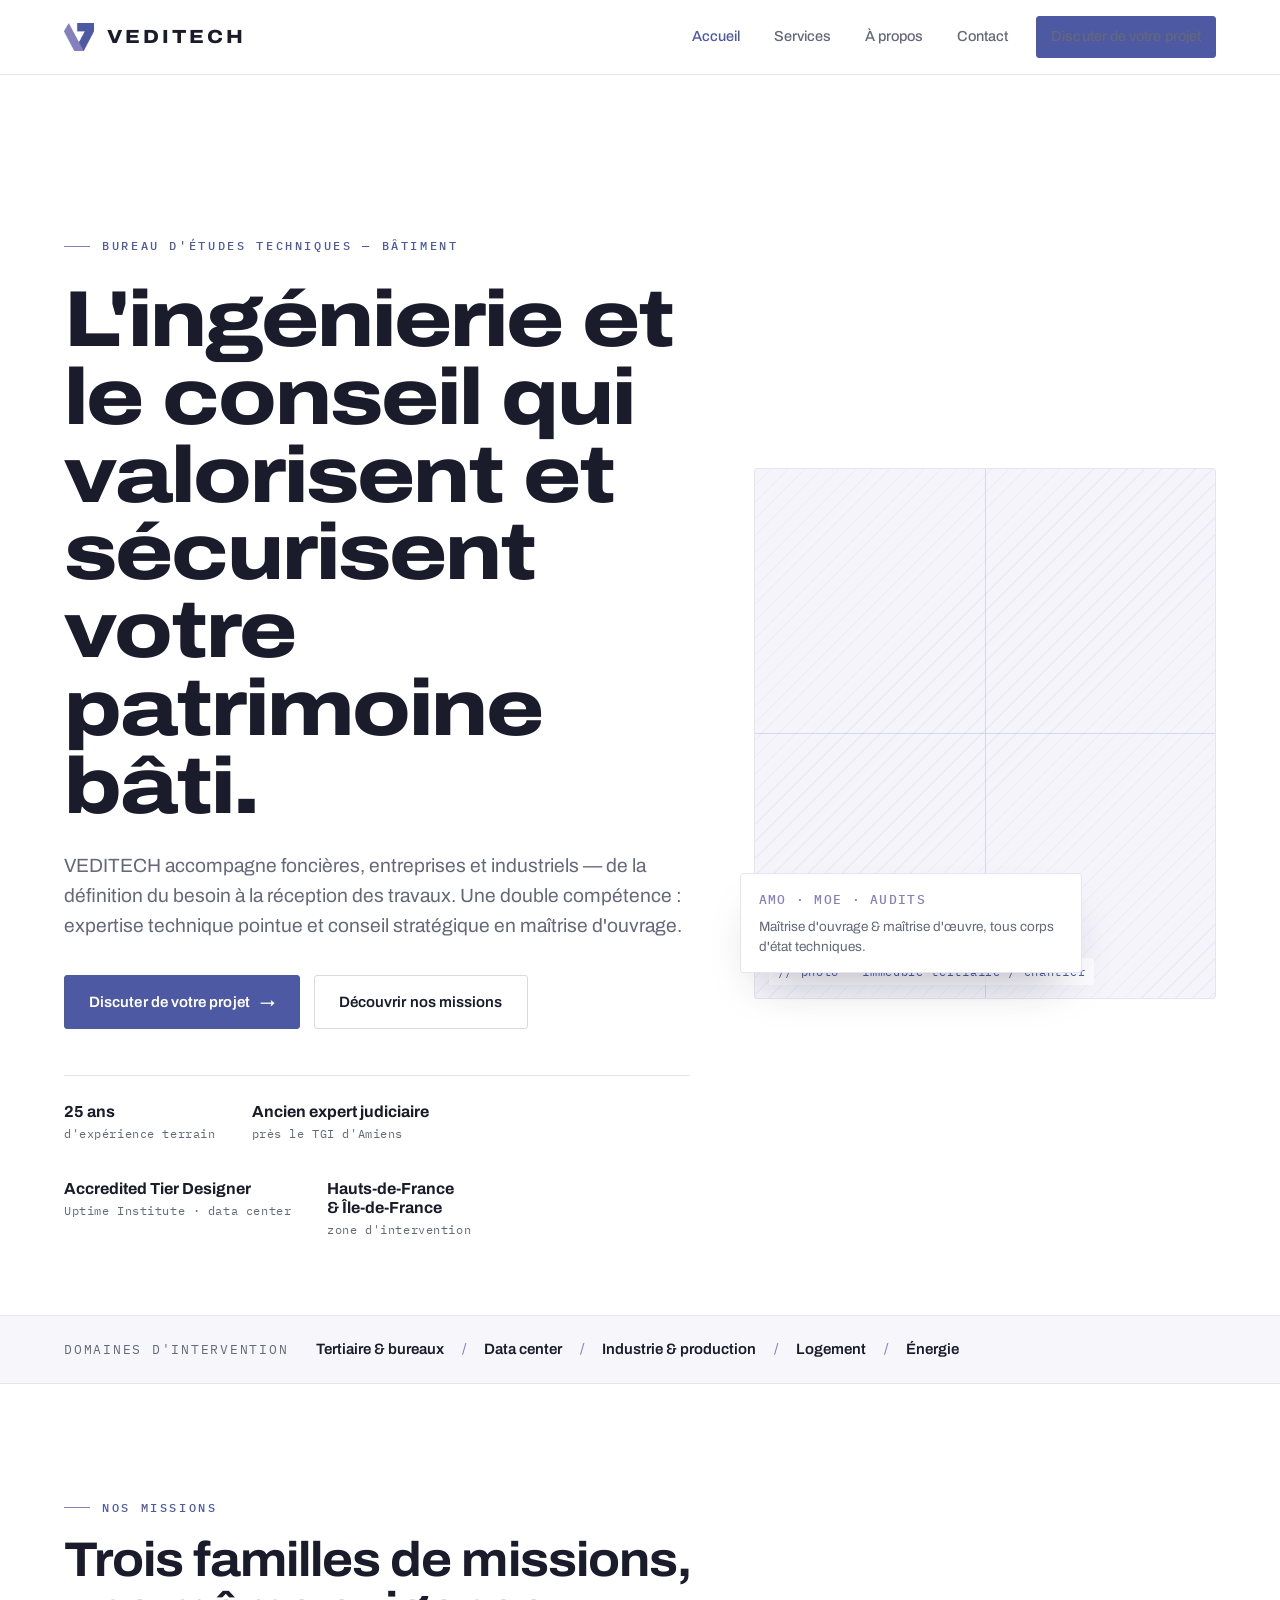
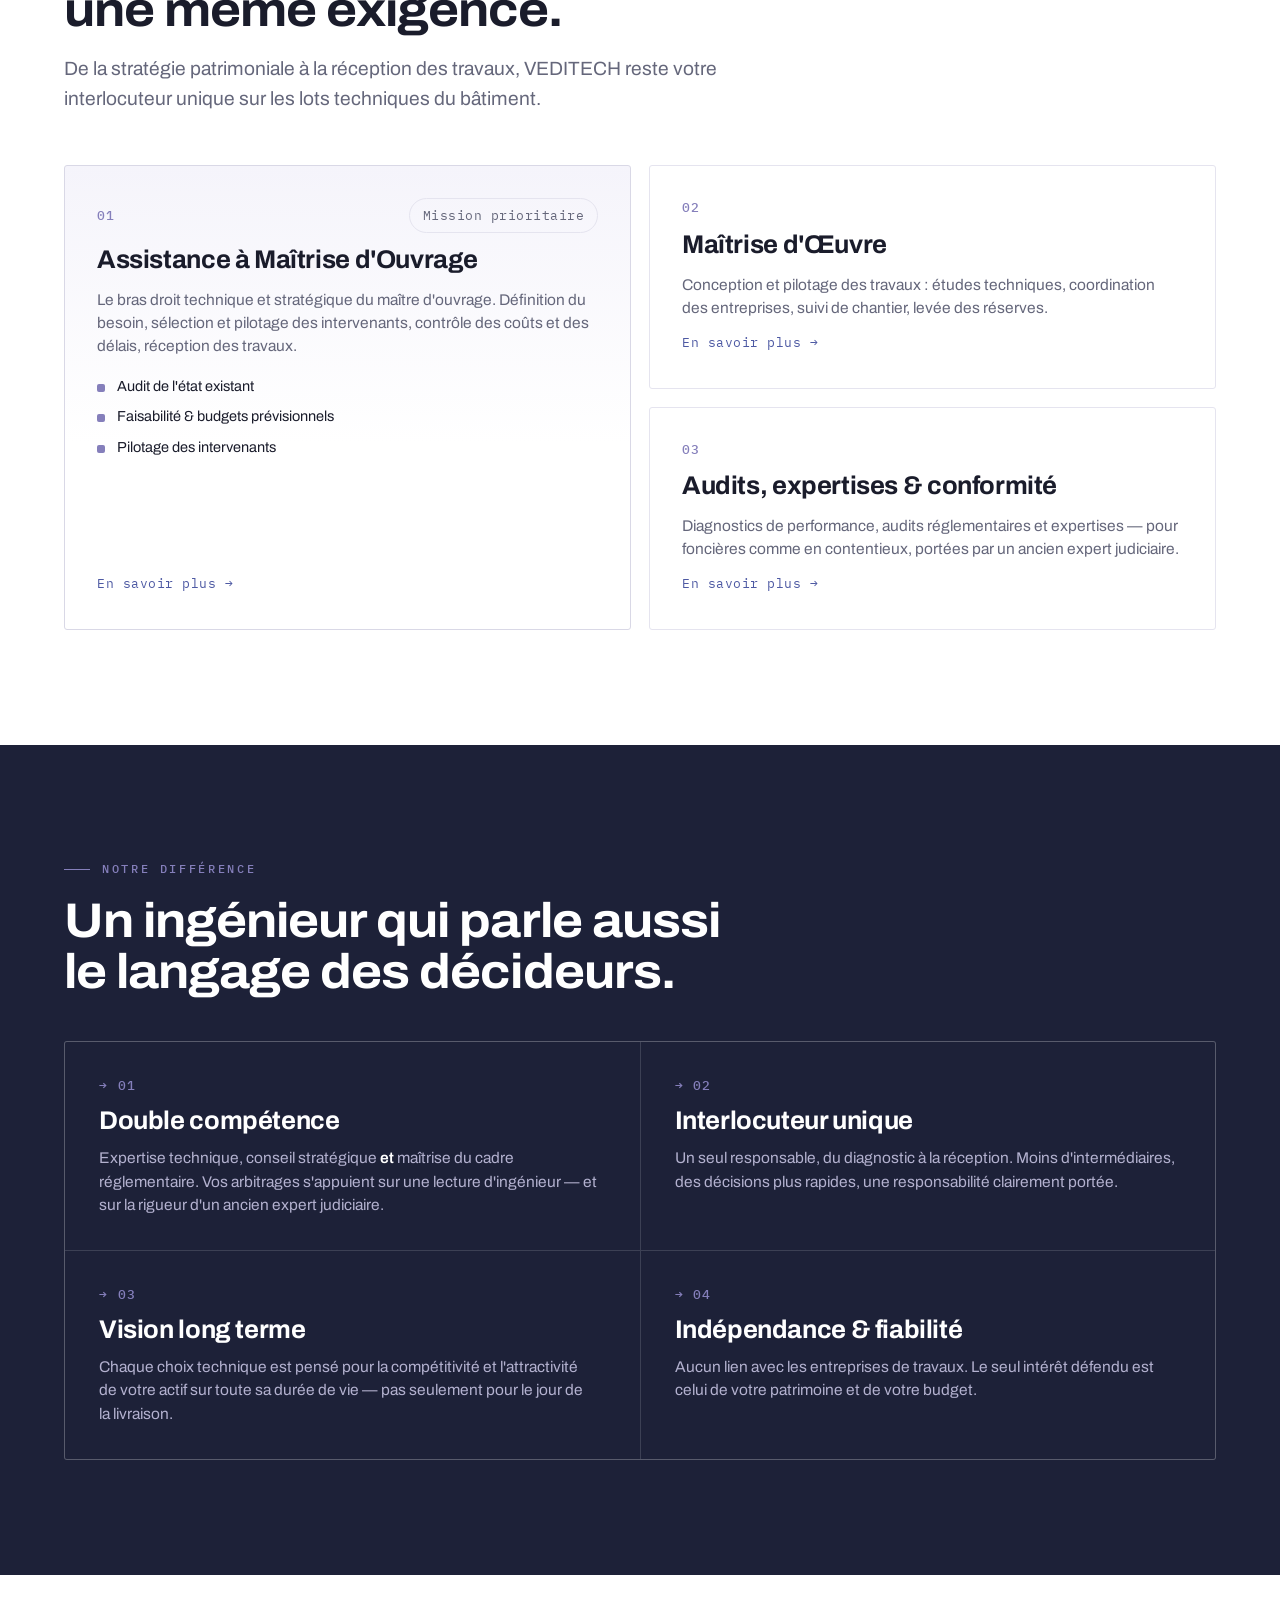
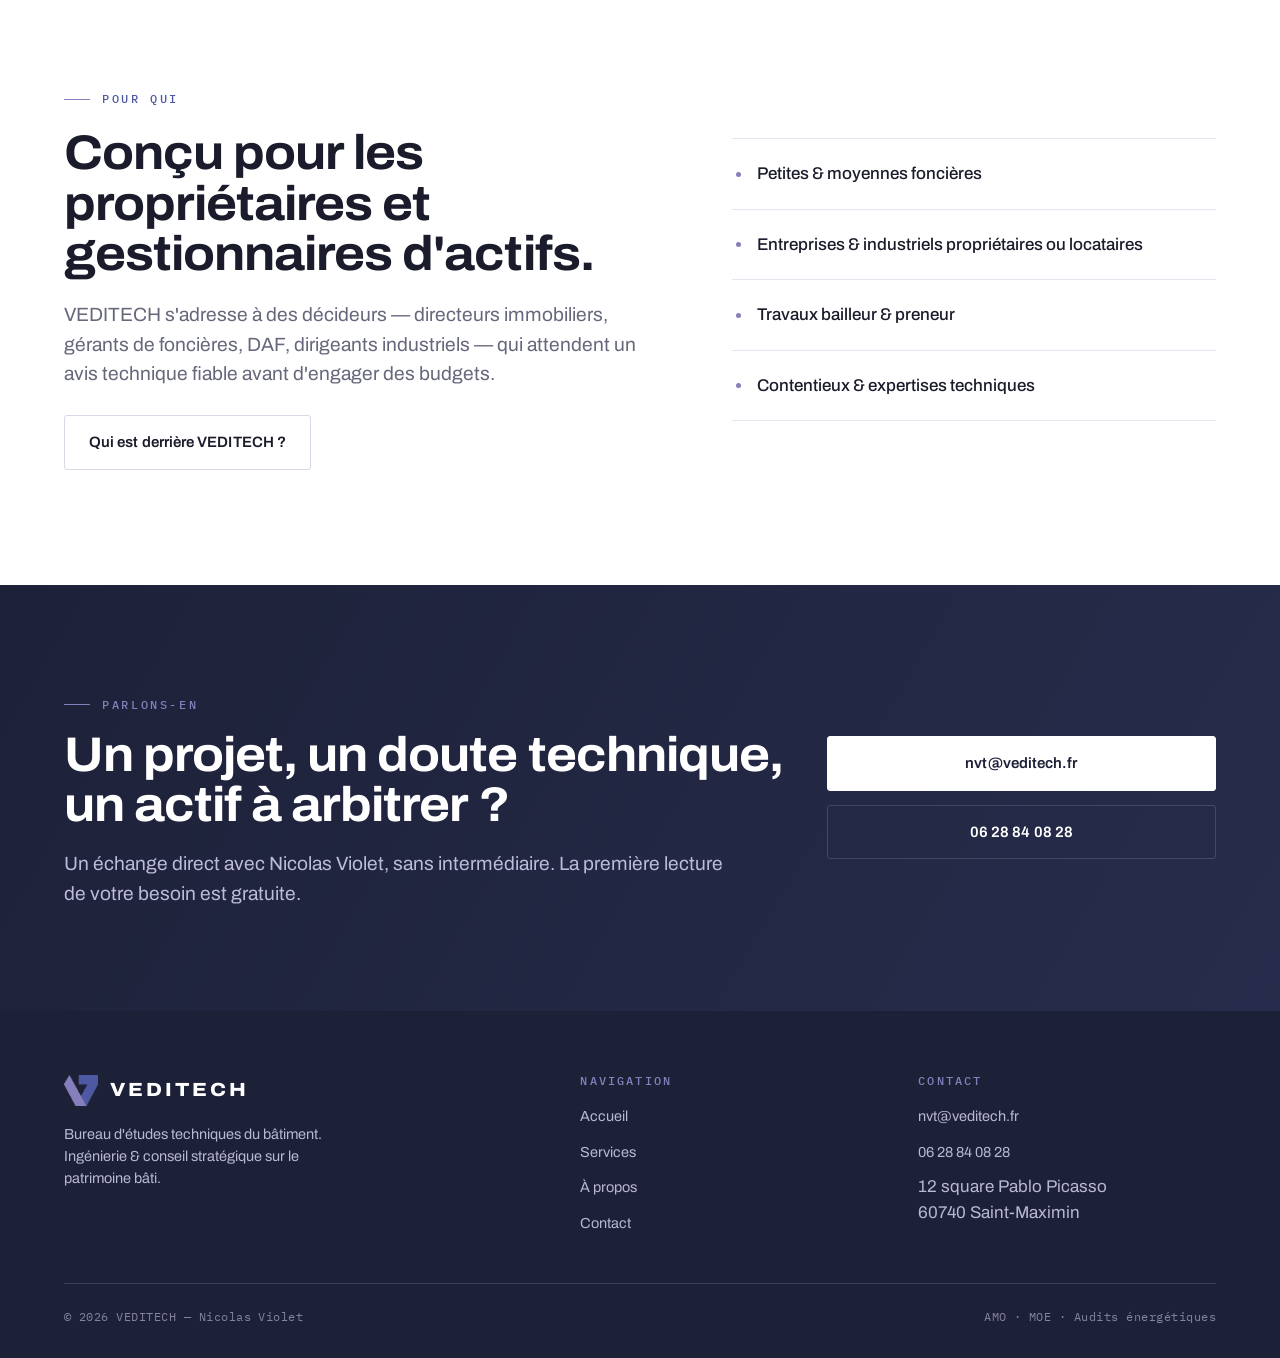
==== index.html @ 196e9ac2 "Initial — Site web VEDITECH" ====
<!DOCTYPE html>
<html lang="fr">
<head>
<meta charset="UTF-8">
<meta name="viewport" content="width=device-width, initial-scale=1">
<title>VEDITECH — Bureau d'études techniques | AMO, MOE, Audits énergétiques</title>
<meta name="description" content="VEDITECH, bureau d'études techniques du bâtiment à Saint-Maximin (Oise). Assistance à maîtrise d'ouvrage, maîtrise d'œuvre et audits énergétiques pour foncières, entreprises et industriels. Hauts-de-France & Île-de-France.">
<meta name="author" content="VEDITECH — Nicolas Violet">
<meta property="og:title" content="VEDITECH — Bureau d'études techniques du bâtiment">
<meta property="og:description" content="Ingénierie et conseil stratégique sur le patrimoine bâti. AMO, MOE, audits énergétiques.">
<meta property="og:type" content="website">
<link rel="preconnect" href="https://fonts.googleapis.com">
<link rel="preconnect" href="https://fonts.gstatic.com" crossorigin>
<link href="https://fonts.googleapis.com/css2?family=Archivo:wdth,wght@75..125,400..800&family=IBM+Plex+Mono:wght@400;500;600&display=swap" rel="stylesheet">
<link rel="stylesheet" href="assets/site.css">
</head>
<body>

<!-- ============ NAV ============ -->
<header class="nav">
  <div class="wrap nav__in">
    <a class="brand" href="index.html" aria-label="VEDITECH accueil">
      <img class="brand__mark" src="assets/veditech-mark.png" alt="VEDITECH">
      <span class="brand__name">VEDITECH</span>
    </a>
    <nav class="nav__links" id="navlinks">
      <a href="index.html" class="is-active">Accueil</a>
      <a href="services.html">Services</a>
      <a href="a-propos.html">À propos</a>
      <a href="contact.html">Contact</a>
      <a class="btn nav__cta" href="contact.html">Discuter de votre projet</a>
    </nav>
    <button class="nav__burger" id="burger" aria-label="Menu"><span></span></button>
  </div>
</header>

<!-- ============ HERO ============ -->
<section class="hero section--tight">
  <div class="wrap hero__grid">
    <div class="hero__text reveal in">
      <span class="eyebrow">Bureau d'études techniques — Bâtiment</span>
      <h1 class="display">L'ingénierie et le conseil qui valorisent et sécurisent votre patrimoine bâti.</h1>
      <p class="lead">VEDITECH accompagne foncières, entreprises et industriels — de la définition du besoin à la réception des travaux. Une double compétence&nbsp;: expertise technique pointue et conseil stratégique en maîtrise d'ouvrage.</p>
      <div class="btn-row">
        <a class="btn" href="contact.html">Discuter de votre projet <span class="ar">→</span></a>
        <a class="btn btn--ghost" href="services.html">Découvrir nos missions</a>
      </div>
      <ul class="trust">
        <li><strong>25 ans</strong><span>d'expérience terrain</span></li>
        <li><strong>Ancien expert judiciaire</strong><span>près le TGI d'Amiens</span></li>
        <li><strong>Accredited Tier Designer</strong><span>Uptime Institute · data center</span></li>
        <li><strong>Hauts-de-France<br>& Île-de-France</strong><span>zone d'intervention</span></li>
      </ul>
    </div>
    <div class="hero__media reveal in">
      <div class="ph hero__img">
        <div class="ph__crosshair"></div>
        <span class="ph__tag">// photo — immeuble tertiaire / chantier</span>
      </div>
      <div class="hero__chip">
        <span class="num">AMO · MOE · AUDITS</span>
        <span>Maîtrise d'ouvrage &amp; maîtrise d'œuvre, tous corps d'état techniques.</span>
      </div>
    </div>
  </div>
</section>

<!-- ============ MARQUEE / DOMAINES STRIP ============ -->
<section class="strip">
  <div class="wrap strip__in">
    <span class="kicker">Domaines d'intervention</span>
    <ul class="strip__list">
      <li>Tertiaire &amp; bureaux</li><li class="sep">/</li>
      <li>Data center</li><li class="sep">/</li>
      <li>Industrie &amp; production</li><li class="sep">/</li>
      <li>Logement</li><li class="sep">/</li>
      <li>Énergie</li>
    </ul>
  </div>
</section>

<!-- ============ SERVICES PREVIEW ============ -->
<section class="section" id="services">
  <div class="wrap">
    <div class="sec-head reveal">
      <span class="eyebrow">Nos missions</span>
      <h2 class="h2">Trois familles de missions,<br>une même exigence.</h2>
      <p class="lead">De la stratégie patrimoniale à la réception des travaux, VEDITECH reste votre interlocuteur unique sur les lots techniques du bâtiment.</p>
    </div>

    <div class="svc-grid">
      <a class="svc svc--feature reveal" href="services.html#amo">
        <div class="svc__top">
          <span class="num">01</span>
          <span class="tag">Mission prioritaire</span>
        </div>
        <h3 class="h3">Assistance à Maîtrise d'Ouvrage</h3>
        <p>Le bras droit technique et stratégique du maître d'ouvrage. Définition du besoin, sélection et pilotage des intervenants, contrôle des coûts et des délais, réception des travaux.</p>
        <ul class="svc__pts">
          <li>Audit de l'état existant</li>
          <li>Faisabilité &amp; budgets prévisionnels</li>
          <li>Pilotage des intervenants</li>
        </ul>
        <span class="tlink">En savoir plus →</span>
      </a>

      <a class="svc reveal" href="services.html#moe">
        <span class="num">02</span>
        <h3 class="h3">Maîtrise d'Œuvre</h3>
        <p>Conception et pilotage des travaux : études techniques, coordination des entreprises, suivi de chantier, levée des réserves.</p>
        <span class="tlink">En savoir plus →</span>
      </a>

      <a class="svc reveal" href="services.html#audits">
        <span class="num">03</span>
        <h3 class="h3">Audits, expertises &amp; conformité</h3>
        <p>Diagnostics de performance, audits réglementaires et expertises — pour foncières comme en contentieux, portées par un ancien expert judiciaire.</p>
        <span class="tlink">En savoir plus →</span>
      </a>
    </div>
  </div>
</section>

<!-- ============ APPROCHE (dark) ============ -->
<section class="section dark" id="approche">
  <div class="wrap appr">
    <div class="appr__head reveal">
      <span class="eyebrow">Notre différence</span>
      <h2 class="h2">Un ingénieur qui parle aussi le langage des décideurs.</h2>
    </div>
    <div class="appr__grid">
      <div class="appr__item reveal">
        <span class="num">→ 01</span>
        <h3 class="h3">Double compétence</h3>
        <p>Expertise technique, conseil stratégique <em>et</em> maîtrise du cadre réglementaire. Vos arbitrages s'appuient sur une lecture d'ingénieur — et sur la rigueur d'un ancien expert judiciaire.</p>
      </div>
      <div class="appr__item reveal">
        <span class="num">→ 02</span>
        <h3 class="h3">Interlocuteur unique</h3>
        <p>Un seul responsable, du diagnostic à la réception. Moins d'intermédiaires, des décisions plus rapides, une responsabilité clairement portée.</p>
      </div>
      <div class="appr__item reveal">
        <span class="num">→ 03</span>
        <h3 class="h3">Vision long terme</h3>
        <p>Chaque choix technique est pensé pour la compétitivité et l'attractivité de votre actif sur toute sa durée de vie — pas seulement pour le jour de la livraison.</p>
      </div>
      <div class="appr__item reveal">
        <span class="num">→ 04</span>
        <h3 class="h3">Indépendance &amp; fiabilité</h3>
        <p>Aucun lien avec les entreprises de travaux. Le seul intérêt défendu est celui de votre patrimoine et de votre budget.</p>
      </div>
    </div>
  </div>
</section>

<!-- ============ CIBLES ============ -->
<section class="section">
  <div class="wrap cibles">
    <div class="cibles__text reveal">
      <span class="eyebrow">Pour qui</span>
      <h2 class="h2">Conçu pour les propriétaires et gestionnaires d'actifs.</h2>
      <p class="lead">VEDITECH s'adresse à des décideurs — directeurs immobiliers, gérants de foncières, DAF, dirigeants industriels — qui attendent un avis technique fiable avant d'engager des budgets.</p>
      <a class="btn btn--ghost" href="a-propos.html">Qui est derrière VEDITECH ?</a>
    </div>
    <ul class="cibles__list reveal">
      <li><span class="dot"></span>Petites &amp; moyennes foncières</li>
      <li><span class="dot"></span>Entreprises &amp; industriels propriétaires ou locataires</li>
      <li><span class="dot"></span>Travaux bailleur &amp; preneur</li>
      <li><span class="dot"></span>Contentieux &amp; expertises techniques</li>
    </ul>
  </div>
</section>

<!-- ============ CTA BAND ============ -->
<section class="cta">
  <div class="wrap cta__in">
    <div class="reveal">
      <span class="eyebrow">Parlons-en</span>
      <h2 class="h2">Un projet, un doute technique,<br>un actif à arbitrer&nbsp;?</h2>
      <p class="lead">Un échange direct avec Nicolas Violet, sans intermédiaire. La première lecture de votre besoin est gratuite.</p>
    </div>
    <div class="cta__act reveal">
      <a class="btn btn--ondark" href="mailto:nvt@veditech.fr?subject=Demande%20de%20renseignements%20VEDITECH">nvt@veditech.fr</a>
      <a class="btn btn--ghost-dark" href="tel:+33628840828">06 28 84 08 28</a>
    </div>
  </div>
</section>

<!-- ============ FOOTER ============ -->
<footer class="foot">
  <div class="wrap">
    <div class="foot__grid">
      <div>
        <div class="foot__brand">
          <img class="brand__mark" src="assets/veditech-mark.png" alt="VEDITECH" style="width:34px">
          <span class="brand__name">VEDITECH</span>
        </div>
        <p style="max-width:34ch;color:#b9b7d4;font-size:14.5px">Bureau d'études techniques du bâtiment. Ingénierie &amp; conseil stratégique sur le patrimoine bâti.</p>
      </div>
      <div>
        <h4>Navigation</h4>
        <ul>
          <li><a href="index.html">Accueil</a></li>
          <li><a href="services.html">Services</a></li>
          <li><a href="a-propos.html">À propos</a></li>
          <li><a href="contact.html">Contact</a></li>
        </ul>
      </div>
      <div>
        <h4>Contact</h4>
        <ul>
          <li><a href="mailto:nvt@veditech.fr">nvt@veditech.fr</a></li>
          <li><a href="tel:+33628840828">06 28 84 08 28</a></li>
          <li style="color:#b9b7d4">12 square Pablo Picasso<br>60740 Saint-Maximin</li>
        </ul>
      </div>
    </div>
    <div class="foot__bottom">
      <span>© 2026 VEDITECH — Nicolas Violet</span>
      <span>AMO · MOE · Audits énergétiques</span>
    </div>
  </div>
</footer>

<style>
/* ===== page-specific : Accueil ===== */
.hero__grid{display:grid;grid-template-columns:1.15fr .85fr;gap:clamp(32px,5vw,72px);align-items:center;padding-top:clamp(40px,6vw,84px)}
.hero__text .eyebrow{margin-bottom:26px}
.hero__text h1{margin-bottom:26px;max-width:16ch}
.hero__text .lead{margin-bottom:34px}
.btn-row{margin-bottom:46px}
.trust{list-style:none;display:flex;gap:36px;flex-wrap:wrap;border-top:1px solid var(--line);padding-top:26px}
.trust li{display:flex;flex-direction:column;gap:4px}
.trust strong{font-size:16px;font-weight:700;color:var(--ink);line-height:1.2}
.trust span{font-family:var(--mono);font-size:11.5px;letter-spacing:.05em;color:var(--muted)}
.hero__media{position:relative}
.hero__img{aspect-ratio:4/4.6;width:100%}
.hero__chip{position:absolute;left:-14px;bottom:26px;background:#fff;border:1px solid var(--line);border-radius:var(--r);padding:16px 18px;max-width:74%;box-shadow:0 24px 50px -24px rgba(29,33,56,.4);display:flex;flex-direction:column;gap:8px}
.hero__chip span:last-child{font-size:13.5px;color:var(--muted);line-height:1.45}

.strip{border-block:1px solid var(--line);background:var(--paper-2)}
.strip__in{display:flex;align-items:center;gap:28px;padding-block:22px;flex-wrap:wrap}
.strip__list{list-style:none;display:flex;align-items:center;gap:18px;flex-wrap:wrap;font-weight:600;font-size:15px;color:var(--ink)}
.strip__list .sep{color:var(--lavender);font-weight:400}

.sec-head{max-width:760px;margin-bottom:52px;display:flex;flex-direction:column;gap:18px}
.svc-grid{display:grid;grid-template-columns:repeat(2,1fr);gap:18px}
.svc{display:flex;flex-direction:column;gap:14px;padding:32px;border:1px solid var(--line);border-radius:var(--r);background:#fff;transition:.2s ease}
.svc:hover{border-color:var(--indigo);transform:translateY(-3px);box-shadow:0 30px 50px -30px rgba(29,33,56,.3)}
.svc p{color:var(--muted);font-size:15.5px}
.svc .tlink{margin-top:auto}
.svc--feature{grid-row:span 2;background:linear-gradient(180deg,var(--lavender-wash),#fff 60%);border-color:var(--line-2)}
.svc__top{display:flex;align-items:center;justify-content:space-between}
.svc__pts{list-style:none;display:flex;flex-direction:column;gap:9px;margin-top:4px}
.svc__pts li{position:relative;padding-left:20px;font-size:14.5px;color:var(--ink)}
.svc__pts li::before{content:"";position:absolute;left:0;top:8px;width:8px;height:8px;background:var(--lavender);border-radius:2px}

.appr{display:grid;gap:44px}
.appr__head{max-width:680px;display:flex;flex-direction:column;gap:18px}
.appr__grid{display:grid;grid-template-columns:repeat(2,1fr);gap:1px;background:var(--line-dark);border:1px solid var(--line-dark);border-radius:var(--r);overflow:hidden}
.appr__item{background:var(--ink-navy);padding:34px;display:flex;flex-direction:column;gap:12px}
.appr__item .num{font-size:13px}
.appr__item p{color:#b3b1cf;font-size:15.5px}
.appr__item em{color:#fff;font-style:normal;font-weight:600}

.cibles{display:grid;grid-template-columns:1.1fr .9fr;gap:clamp(32px,6vw,80px);align-items:center}
.cibles__text{display:flex;flex-direction:column;gap:20px;align-items:flex-start}
.cibles__text .btn{margin-top:6px}
.cibles__list{list-style:none;display:flex;flex-direction:column;border-top:1px solid var(--line)}
.cibles__list li{display:flex;align-items:center;gap:16px;padding:22px 4px;border-bottom:1px solid var(--line);font-size:17px;font-weight:500}

.cta{background:linear-gradient(120deg,var(--ink-navy),var(--ink-navy-2));color:#fff;padding-block:clamp(64px,8vw,104px)}
.cta__in{display:grid;grid-template-columns:1.3fr .7fr;gap:40px;align-items:center}
.cta .eyebrow{color:var(--lavender)}
.cta h2{color:#fff;margin-block:16px 18px}
.cta .lead{color:#bdbbd9}
.cta__act{display:flex;flex-direction:column;gap:14px;align-items:stretch}
.cta__act .btn{justify-content:center}

@media (max-width:900px){
  .hero__grid{grid-template-columns:1fr;gap:40px}
  .hero__media{max-width:520px}
  .svc-grid{grid-template-columns:1fr}
  .svc--feature{grid-row:auto}
  .appr__grid{grid-template-columns:1fr}
  .cibles{grid-template-columns:1fr;gap:32px}
  .cta__in{grid-template-columns:1fr;gap:28px}
}
@media (max-width:560px){
  .trust{gap:24px}
  .hero__chip{left:0;max-width:88%}
}
</style>

<script>
(function(){
  // mobile nav
  var b=document.getElementById('burger'),n=document.getElementById('navlinks');
  if(b){b.addEventListener('click',function(){n.classList.toggle('open')});}
  // reveal on scroll
  var els=document.querySelectorAll('.reveal:not(.in)');
  if('IntersectionObserver' in window){
    var io=new IntersectionObserver(function(es){es.forEach(function(e){if(e.isIntersecting){e.target.classList.add('in');io.unobserve(e.target);}})},{threshold:.12,rootMargin:'0px 0px -8% 0px'});
    els.forEach(function(el){io.observe(el)});
  }else{els.forEach(function(el){el.classList.add('in')});}
})();
</script>
</body>
</html>
---- assets/site.css ----
/* ============================================================
   VEDITECH — Bureau d'études techniques
   Charte : indigo #4d59a3 / lavande #857fbb sur blanc
   Type : Archivo + IBM Plex Mono
   ============================================================ */

:root{
  --indigo:#4d59a3;
  --indigo-deep:#3a4280;
  --ink-navy:#1d2138;
  --ink-navy-2:#272c4c;
  --lavender:#857fbb;
  --lavender-tint:#ecebf5;
  --lavender-wash:#f5f4fb;
  --paper:#ffffff;
  --paper-2:#f7f7fb;
  --ink:#1a1c2b;
  --muted:#65677b;
  --muted-light:#9a9bb0;
  --line:#e5e4ef;
  --line-2:#d9d8e6;
  --line-dark:rgba(255,255,255,.14);

  --maxw:1280px;
  --pad:clamp(20px,5vw,72px);
  --r:3px;

  --mono:"IBM Plex Mono",ui-monospace,SFMono-Regular,Menlo,monospace;
  --sans:"Archivo","Archivo Fallback",system-ui,-apple-system,Segoe UI,sans-serif;
}

*{box-sizing:border-box;margin:0;padding:0}
html{scroll-behavior:smooth;-webkit-text-size-adjust:100%}
body{
  font-family:var(--sans);
  color:var(--ink);
  background:var(--paper);
  line-height:1.5;
  font-size:17px;
  -webkit-font-smoothing:antialiased;
  text-rendering:optimizeLegibility;
}
img{display:block;max-width:100%}
a{color:inherit;text-decoration:none}
::selection{background:var(--lavender);color:#fff}

/* ---------- layout ---------- */
.wrap{max-width:var(--maxw);margin:0 auto;padding-inline:var(--pad)}
.section{padding-block:clamp(64px,9vw,128px)}
.section--tight{padding-block:clamp(48px,6vw,80px)}

/* ---------- type ---------- */
h1,h2,h3,h4{font-weight:700;line-height:1.04;letter-spacing:-.02em;color:var(--ink)}
.display{
  font-weight:800;
  font-stretch:118%;
  font-size:clamp(2.6rem,6.2vw,5.4rem);
  line-height:.98;
  letter-spacing:-.025em;
}
.h2{font-size:clamp(2rem,3.8vw,3.1rem);font-stretch:108%}
.h3{font-size:clamp(1.35rem,2vw,1.7rem);letter-spacing:-.015em}
.lead{font-size:clamp(1.1rem,1.5vw,1.35rem);line-height:1.55;color:var(--muted);font-weight:400;max-width:60ch}
p{text-wrap:pretty}
.measure{max-width:62ch}

/* eyebrow / technical labels */
.eyebrow{
  font-family:var(--mono);
  font-size:12px;
  font-weight:500;
  letter-spacing:.22em;
  text-transform:uppercase;
  color:var(--indigo);
  display:inline-flex;
  align-items:center;
  gap:12px;
}
.eyebrow::before{content:"";width:26px;height:1px;background:var(--lavender)}
.eyebrow--plain::before{display:none}
.num{font-family:var(--mono);font-weight:500;color:var(--lavender);font-size:13px;letter-spacing:.1em}

.kicker{font-family:var(--mono);font-size:12.5px;letter-spacing:.14em;text-transform:uppercase;color:var(--muted)}

/* ---------- buttons ---------- */
.btn{
  --bg:var(--indigo);--fg:#fff;--bd:var(--indigo);
  display:inline-flex;align-items:center;gap:10px;
  font-family:var(--sans);font-weight:600;font-size:15px;letter-spacing:.005em;
  padding:15px 24px;border:1px solid var(--bd);background:var(--bg);color:var(--fg);
  border-radius:var(--r);cursor:pointer;transition:.18s ease;white-space:nowrap;
}
.btn:hover{background:var(--indigo-deep);border-color:var(--indigo-deep);transform:translateY(-1px)}
.btn .ar{transition:transform .18s ease}
.btn:hover .ar{transform:translateX(3px)}
.btn--ghost{--bg:transparent;--fg:var(--ink);--bd:var(--line-2)}
.btn--ghost:hover{--bg:var(--paper-2);border-color:var(--indigo);color:var(--indigo);transform:translateY(-1px)}
.btn--ondark{--bg:#fff;--fg:var(--ink-navy);--bd:#fff}
.btn--ondark:hover{--bg:var(--lavender-tint);border-color:var(--lavender-tint)}
.btn--ghost-dark{--bg:transparent;--fg:#fff;--bd:var(--line-dark)}
.btn--ghost-dark:hover{--bg:rgba(255,255,255,.06);border-color:rgba(255,255,255,.4);transform:translateY(-1px)}

.tlink{font-family:var(--mono);font-size:13px;letter-spacing:.04em;color:var(--indigo);display:inline-flex;align-items:center;gap:8px;border-bottom:1px solid transparent;padding-bottom:2px;transition:.15s}
.tlink:hover{border-color:var(--indigo);gap:12px}

/* ---------- header / nav ---------- */
.nav{
  position:sticky;top:0;z-index:50;
  background:rgba(255,255,255,.82);
  backdrop-filter:saturate(140%) blur(14px);
  border-bottom:1px solid var(--line);
}
.nav__in{display:flex;align-items:center;justify-content:space-between;height:74px;gap:24px}
.brand{display:flex;align-items:center;gap:13px}
.brand__mark{width:30px;height:auto}
.brand__name{font-weight:800;font-stretch:112%;letter-spacing:.16em;font-size:19px;color:var(--ink)}
.nav__links{display:flex;align-items:center;gap:6px}
.nav__links a{
  font-size:14.5px;font-weight:500;color:var(--muted);white-space:nowrap;
  padding:9px 14px;border-radius:var(--r);transition:.15s;
}
.nav__links a:hover{color:var(--ink);background:var(--paper-2)}
.nav__links a.is-active{color:var(--indigo)}
.nav__cta{margin-left:8px}
.nav__burger{display:none;background:none;border:1px solid var(--line-2);border-radius:var(--r);width:42px;height:42px;cursor:pointer;align-items:center;justify-content:center}
.nav__burger span{display:block;width:18px;height:1.5px;background:var(--ink);position:relative}
.nav__burger span::before,.nav__burger span::after{content:"";position:absolute;left:0;width:18px;height:1.5px;background:var(--ink)}
.nav__burger span::before{top:-6px}.nav__burger span::after{top:6px}

/* ---------- dark band ---------- */
.dark{background:var(--ink-navy);color:#eceaf4}
.dark h1,.dark h2,.dark h3{color:#fff}
.dark .lead{color:#b9b7d4}
.dark .eyebrow{color:var(--lavender)}
.dark .kicker{color:var(--lavender)}

/* ---------- placeholder imagery ---------- */
.ph{
  position:relative;overflow:hidden;background:var(--lavender-wash);
  border:1px solid var(--line);border-radius:var(--r);
  background-image:repeating-linear-gradient(135deg,transparent 0 11px,rgba(77,89,163,.06) 11px 12px);
}
.ph--dark{background:var(--ink-navy-2);border-color:rgba(255,255,255,.1);
  background-image:repeating-linear-gradient(135deg,transparent 0 11px,rgba(255,255,255,.05) 11px 12px)}
.ph__tag{
  position:absolute;left:14px;bottom:13px;
  font-family:var(--mono);font-size:11.5px;letter-spacing:.06em;color:var(--indigo);
  background:rgba(255,255,255,.78);padding:5px 9px;border-radius:2px;
}
.ph--dark .ph__tag{color:#cfcdEa;background:rgba(0,0,0,.3)}
.ph__crosshair{position:absolute;inset:0;pointer-events:none}
.ph__crosshair::before,.ph__crosshair::after{content:"";position:absolute;background:rgba(77,89,163,.18)}
.ph__crosshair::before{left:50%;top:0;bottom:0;width:1px}
.ph__crosshair::after{top:50%;left:0;right:0;height:1px}
.ph--dark .ph__crosshair::before,.ph--dark .ph__crosshair::after{background:rgba(255,255,255,.12)}

/* ---------- cards / grid ---------- */
.grid{display:grid;gap:1px;background:var(--line)}
.rule{height:1px;background:var(--line);border:0}
.rule--dark{background:var(--line-dark)}

/* ---------- footer ---------- */
.foot{background:var(--ink-navy);color:#c7c5dd;padding-block:64px 32px}
.foot a{color:#c7c5dd}
.foot__grid{display:grid;grid-template-columns:1.6fr 1fr 1fr;gap:40px}
.foot__brand{display:flex;align-items:center;gap:12px;margin-bottom:18px}
.foot__brand .brand__name{color:#fff}
.foot h4{font-family:var(--mono);font-size:12px;letter-spacing:.18em;text-transform:uppercase;color:var(--lavender);font-weight:500;margin-bottom:16px}
.foot ul{list-style:none;display:flex;flex-direction:column;gap:10px}
.foot ul a{font-size:14.5px;color:#b9b7d4;transition:.15s}
.foot ul a:hover{color:#fff}
.foot__bottom{display:flex;justify-content:space-between;align-items:center;gap:16px;margin-top:48px;padding-top:24px;border-top:1px solid var(--line-dark);font-family:var(--mono);font-size:12px;letter-spacing:.04em;color:#85839c;flex-wrap:wrap}

/* ---------- utilities ---------- */
.stack{display:flex;flex-direction:column}
.row{display:flex;align-items:center}
.btn-row{display:flex;flex-wrap:wrap;gap:14px}
.tag{display:inline-flex;align-items:center;gap:8px;font-family:var(--mono);font-size:12.5px;letter-spacing:.04em;color:var(--muted);border:1px solid var(--line);padding:7px 13px;border-radius:100px}
.tag--dark{color:#cfcdEa;border-color:var(--line-dark)}
.dot{width:5px;height:5px;border-radius:50%;background:var(--lavender);flex:none}

.reveal{opacity:0;transform:translateY(18px);transition:opacity .7s cubic-bezier(.2,.7,.2,1),transform .7s cubic-bezier(.2,.7,.2,1)}
.reveal.in{opacity:1;transform:none}
@media (prefers-reduced-motion:reduce){.reveal{opacity:1;transform:none;transition:none}}

/* ---------- responsive ---------- */
@media (max-width:900px){
  .nav__links{
    position:fixed;inset:74px 0 auto 0;background:#fff;border-bottom:1px solid var(--line);
    flex-direction:column;align-items:stretch;gap:0;padding:8px var(--pad) 18px;
    transform:translateY(-120%);transition:transform .28s ease;box-shadow:0 20px 40px rgba(20,22,40,.08);
  }
  .nav__links.open{transform:none}
  .nav__links a{padding:13px 4px;border-bottom:1px solid var(--line);border-radius:0}
  .nav__cta{margin:12px 0 0}
  .nav__burger{display:flex}
  .foot__grid{grid-template-columns:1fr 1fr;gap:32px}
  .foot__brand{grid-column:1/-1}
}
@media (max-width:560px){
  .foot__grid{grid-template-columns:1fr}
  .btn{width:100%;justify-content:center}
  .btn-row .btn{width:auto;flex:1 1 auto}
}
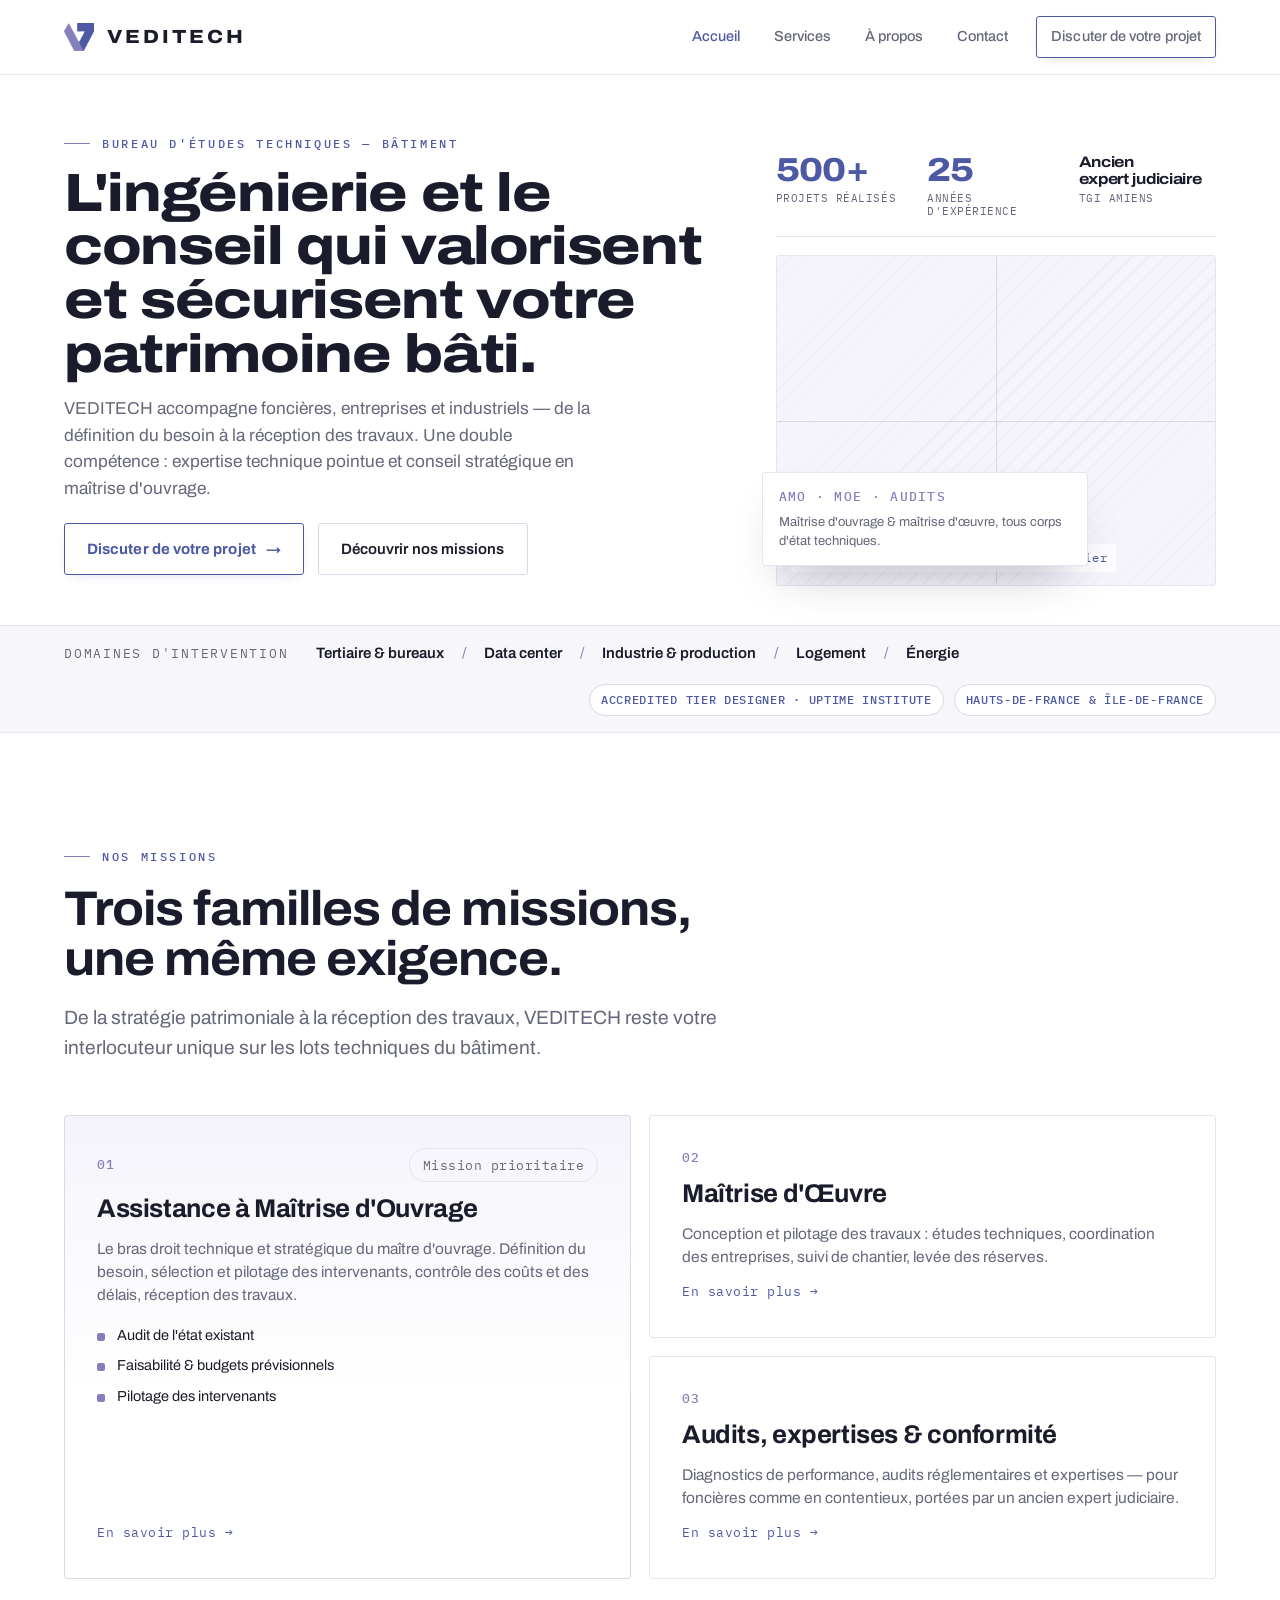
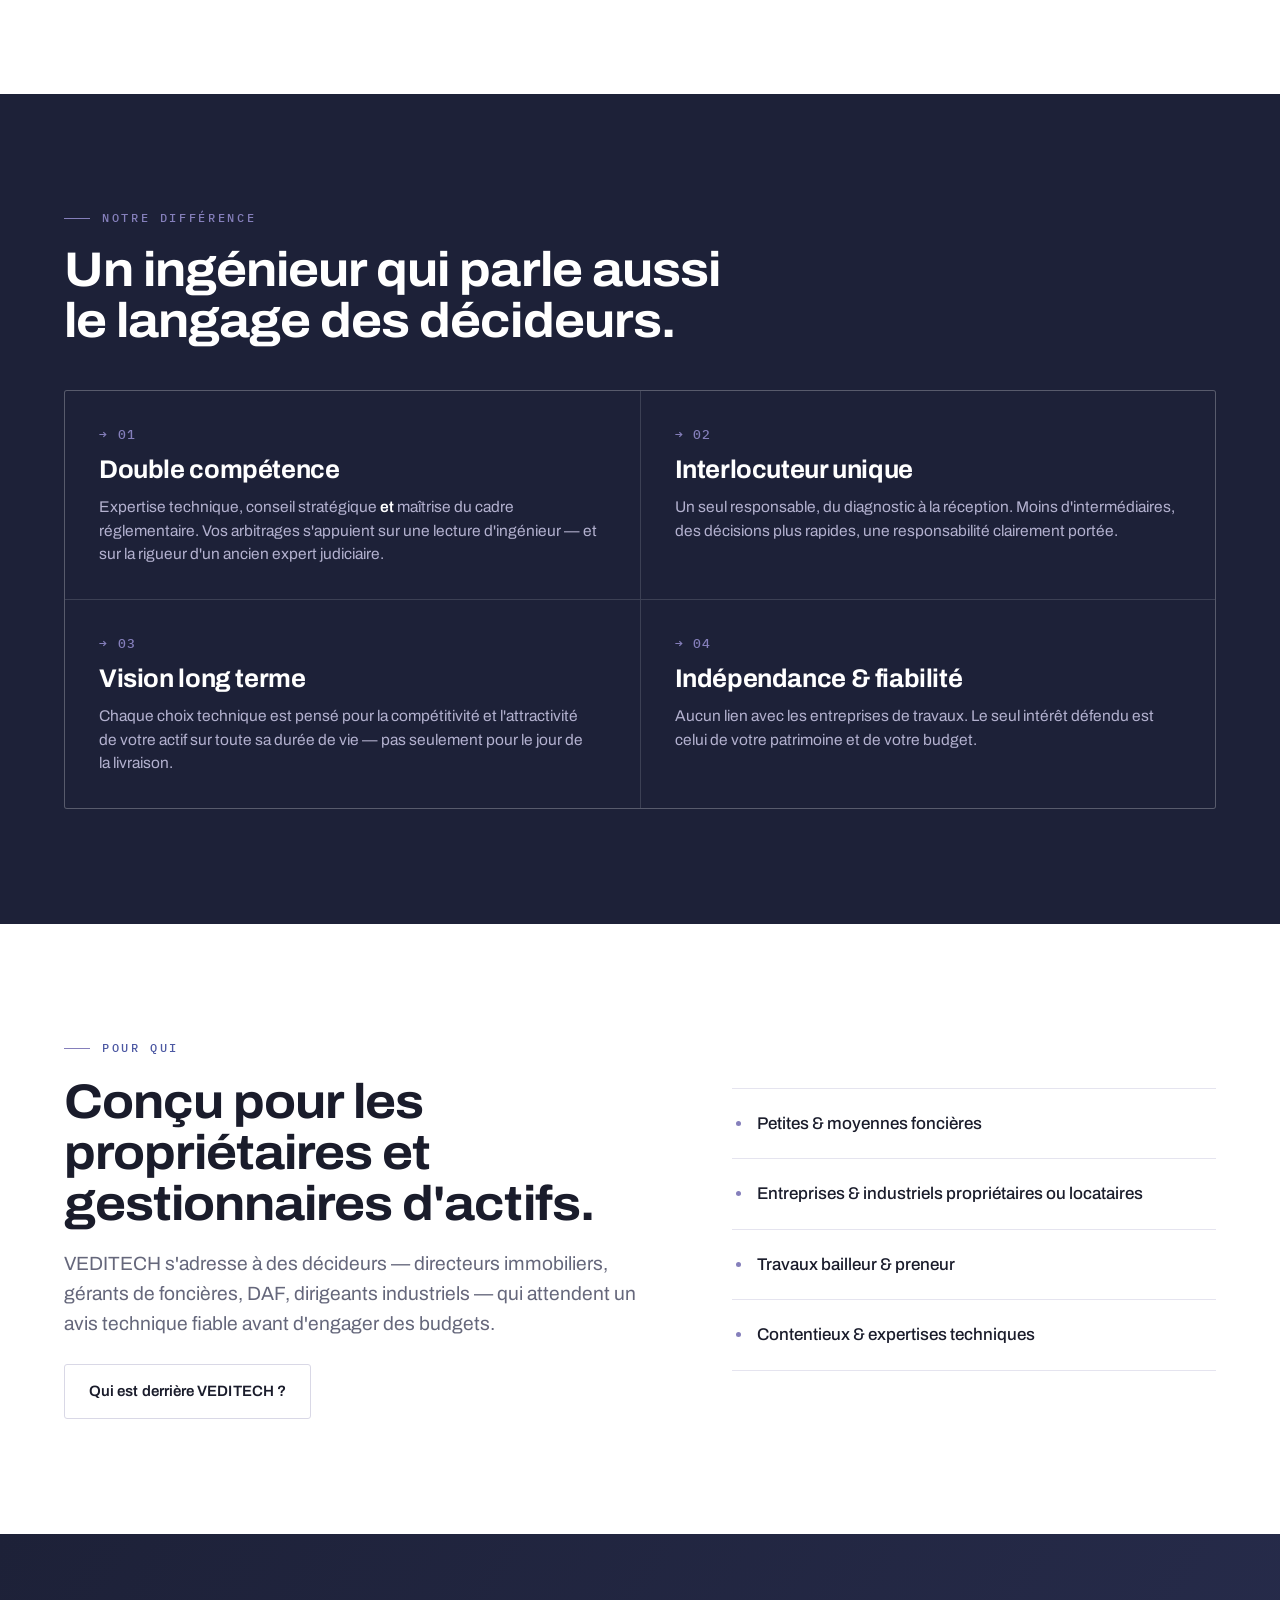
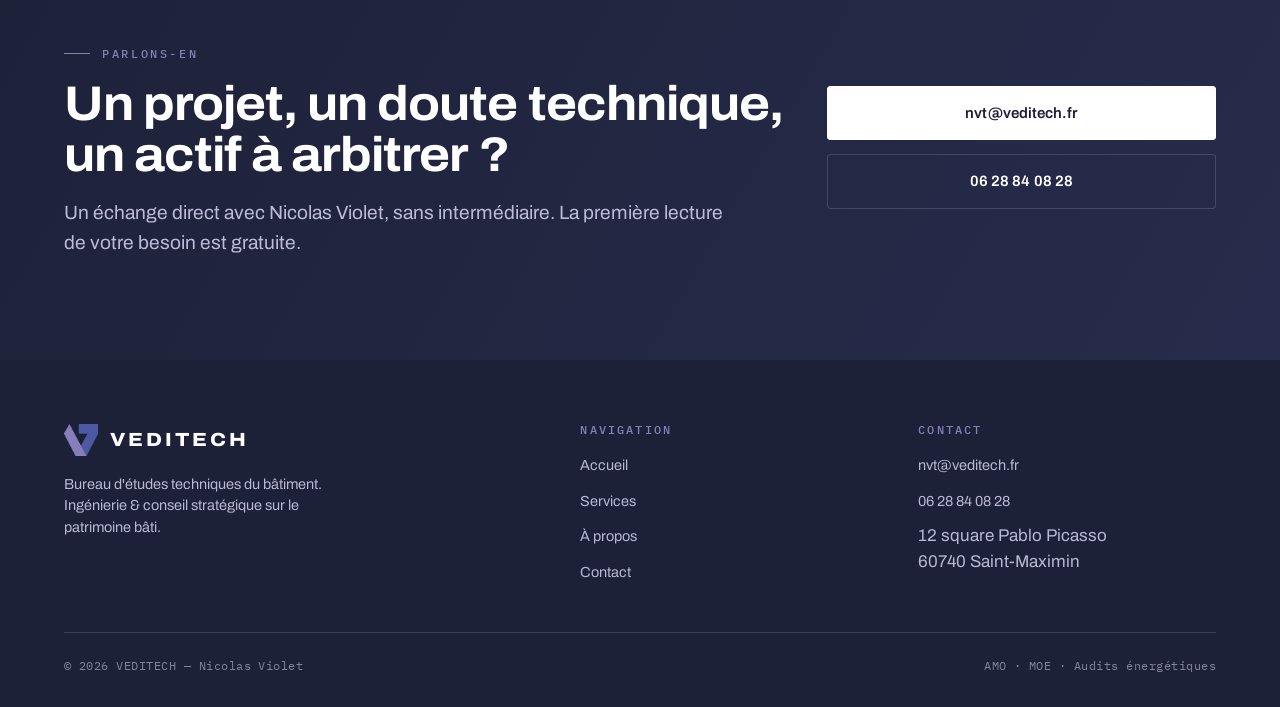
==== commit 68978bb6: "Accueil : compactage du hero + compteur 500+ projets - Tout le hero tient au-dessus de la ligne de f" ====
--- a/index.html
+++ b/index.html
@@ -28,7 +28,7 @@
       <a href="services.html">Services</a>
       <a href="a-propos.html">À propos</a>
       <a href="contact.html">Contact</a>
-      <a class="btn nav__cta" href="contact.html">Discuter de votre projet</a>
+      <a class="btn btn--accent nav__cta" href="contact.html">Discuter de votre projet</a>
     </nav>
     <button class="nav__burger" id="burger" aria-label="Menu"><span></span></button>
   </div>
@@ -42,17 +42,25 @@
       <h1 class="display">L'ingénierie et le conseil qui valorisent et sécurisent votre patrimoine bâti.</h1>
       <p class="lead">VEDITECH accompagne foncières, entreprises et industriels — de la définition du besoin à la réception des travaux. Une double compétence&nbsp;: expertise technique pointue et conseil stratégique en maîtrise d'ouvrage.</p>
       <div class="btn-row">
-        <a class="btn" href="contact.html">Discuter de votre projet <span class="ar">→</span></a>
+        <a class="btn btn--accent" href="contact.html">Discuter de votre projet <span class="ar">→</span></a>
         <a class="btn btn--ghost" href="services.html">Découvrir nos missions</a>
       </div>
-      <ul class="trust">
-        <li><strong>25 ans</strong><span>d'expérience terrain</span></li>
-        <li><strong>Ancien expert judiciaire</strong><span>près le TGI d'Amiens</span></li>
-        <li><strong>Accredited Tier Designer</strong><span>Uptime Institute · data center</span></li>
-        <li><strong>Hauts-de-France<br>& Île-de-France</strong><span>zone d'intervention</span></li>
+    </div>
+    <div class="hero__media reveal in">
+      <ul class="stats">
+        <li>
+          <span class="stats__num"><span class="counter" data-target="500" data-suffix="+">0</span></span>
+          <span class="stats__label">projets réalisés</span>
+        </li>
+        <li>
+          <span class="stats__num"><span class="counter" data-target="25">0</span></span>
+          <span class="stats__label">années d'expérience</span>
+        </li>
+        <li>
+          <span class="stats__num stats__num--text">Ancien<br>expert judiciaire</span>
+          <span class="stats__label">TGI Amiens</span>
+        </li>
       </ul>
-    </div>
-    <div class="hero__media reveal in">
       <div class="ph hero__img">
         <div class="ph__crosshair"></div>
         <span class="ph__tag">// photo — immeuble tertiaire / chantier</span>
@@ -75,6 +83,10 @@
       <li>Industrie &amp; production</li><li class="sep">/</li>
       <li>Logement</li><li class="sep">/</li>
       <li>Énergie</li>
+    </ul>
+    <ul class="strip__badges">
+      <li><span class="badge">Accredited Tier Designer · Uptime Institute</span></li>
+      <li><span class="badge">Hauts-de-France &amp; Île-de-France</span></li>
     </ul>
   </div>
 </section>
@@ -224,24 +236,31 @@
 
 <style>
 /* ===== page-specific : Accueil ===== */
-.hero__grid{display:grid;grid-template-columns:1.15fr .85fr;gap:clamp(32px,5vw,72px);align-items:center;padding-top:clamp(40px,6vw,84px)}
-.hero__text .eyebrow{margin-bottom:26px}
-.hero__text h1{margin-bottom:26px;max-width:16ch}
-.hero__text .lead{margin-bottom:34px}
-.btn-row{margin-bottom:46px}
-.trust{list-style:none;display:flex;gap:36px;flex-wrap:wrap;border-top:1px solid var(--line);padding-top:26px}
-.trust li{display:flex;flex-direction:column;gap:4px}
-.trust strong{font-size:16px;font-weight:700;color:var(--ink);line-height:1.2}
-.trust span{font-family:var(--mono);font-size:11.5px;letter-spacing:.05em;color:var(--muted)}
-.hero__media{position:relative}
-.hero__img{aspect-ratio:4/4.6;width:100%}
-.hero__chip{position:absolute;left:-14px;bottom:26px;background:#fff;border:1px solid var(--line);border-radius:var(--r);padding:16px 18px;max-width:74%;box-shadow:0 24px 50px -24px rgba(29,33,56,.4);display:flex;flex-direction:column;gap:8px}
-.hero__chip span:last-child{font-size:13.5px;color:var(--muted);line-height:1.45}
+.hero{padding-block:clamp(16px,2vw,28px)}
+.hero__grid{display:grid;grid-template-columns:1.2fr .8fr;gap:clamp(28px,4vw,56px);align-items:center;padding-top:clamp(12px,2vw,28px)}
+.hero__text .eyebrow{margin-bottom:14px}
+.hero__text h1.display{font-size:clamp(2.1rem,4.2vw,3.7rem);line-height:1;margin-bottom:14px;max-width:18ch}
+.hero__text .lead{font-size:clamp(1.05rem,1.35vw,1.25rem);margin-bottom:20px;max-width:54ch}
+.btn-row{margin-bottom:24px}
+.btn-row .btn{padding:14px 22px}
+
+.stats{list-style:none;display:grid;grid-template-columns:repeat(3,1fr);gap:14px;padding:14px 0 18px;align-items:start;border-bottom:1px solid var(--line);margin-bottom:18px}
+.stats li{display:flex;flex-direction:column;gap:3px;min-width:0}
+.stats__num{font-family:var(--sans);font-weight:800;font-stretch:115%;font-size:clamp(1.7rem,2.6vw,2.4rem);line-height:1;color:var(--indigo);letter-spacing:-.02em}
+.stats__num--text{font-size:clamp(.95rem,1.1vw,1.1rem);line-height:1.1;color:var(--ink);font-weight:700}
+.stats__label{font-family:var(--mono);font-size:10.5px;letter-spacing:.05em;color:var(--muted);text-transform:uppercase;margin-top:2px;line-height:1.25}
+
+.hero__media{position:relative;display:flex;flex-direction:column}
+.hero__img{aspect-ratio:4/3;width:100%}
+.hero__chip{position:absolute;left:-14px;bottom:20px;background:#fff;border:1px solid var(--line);border-radius:var(--r);padding:14px 16px;max-width:74%;box-shadow:0 24px 50px -24px rgba(29,33,56,.4);display:flex;flex-direction:column;gap:6px}
+.hero__chip span:last-child{font-size:13px;color:var(--muted);line-height:1.45}
 
 .strip{border-block:1px solid var(--line);background:var(--paper-2)}
-.strip__in{display:flex;align-items:center;gap:28px;padding-block:22px;flex-wrap:wrap}
+.strip__in{display:flex;align-items:center;gap:20px 28px;padding-block:16px;flex-wrap:wrap}
 .strip__list{list-style:none;display:flex;align-items:center;gap:18px;flex-wrap:wrap;font-weight:600;font-size:15px;color:var(--ink)}
 .strip__list .sep{color:var(--lavender);font-weight:400}
+.strip__badges{list-style:none;display:flex;align-items:center;gap:10px;flex-wrap:wrap;margin-left:auto}
+.badge{display:inline-flex;align-items:center;font-family:var(--mono);font-size:11.5px;letter-spacing:.06em;color:var(--indigo);background:#fff;border:1px solid var(--line-2);padding:6px 11px;border-radius:100px;text-transform:uppercase;font-weight:500}
 
 .sec-head{max-width:760px;margin-bottom:52px;display:flex;flex-direction:column;gap:18px}
 .svc-grid{display:grid;grid-template-columns:repeat(2,1fr);gap:18px}
@@ -287,8 +306,10 @@
   .cta__in{grid-template-columns:1fr;gap:28px}
 }
 @media (max-width:560px){
-  .trust{gap:24px}
+  .stats{grid-template-columns:repeat(2,1fr);gap:18px}
+  .stats li:last-child{grid-column:1 / -1}
   .hero__chip{left:0;max-width:88%}
+  .strip__badges{margin-left:0}
 }
 </style>
 
@@ -303,6 +324,29 @@
     var io=new IntersectionObserver(function(es){es.forEach(function(e){if(e.isIntersecting){e.target.classList.add('in');io.unobserve(e.target);}})},{threshold:.12,rootMargin:'0px 0px -8% 0px'});
     els.forEach(function(el){io.observe(el)});
   }else{els.forEach(function(el){el.classList.add('in')});}
+
+  // animated counters
+  var counters=document.querySelectorAll('.counter');
+  function animateCounter(el){
+    var target=parseInt(el.getAttribute('data-target'),10)||0;
+    var suffix=el.getAttribute('data-suffix')||'';
+    var duration=1600,start=performance.now();
+    function tick(now){
+      var p=Math.min((now-start)/duration,1);
+      var eased=1-Math.pow(1-p,3);
+      el.textContent=Math.round(target*eased)+suffix;
+      if(p<1)requestAnimationFrame(tick);
+    }
+    requestAnimationFrame(tick);
+  }
+  if(window.matchMedia&&window.matchMedia('(prefers-reduced-motion: reduce)').matches){
+    counters.forEach(function(el){el.textContent=(parseInt(el.getAttribute('data-target'),10)||0)+(el.getAttribute('data-suffix')||'')});
+  }else if('IntersectionObserver' in window){
+    var ioC=new IntersectionObserver(function(es){es.forEach(function(e){if(e.isIntersecting){animateCounter(e.target);ioC.unobserve(e.target);}})},{threshold:.4});
+    counters.forEach(function(el){ioC.observe(el)});
+  }else{
+    counters.forEach(animateCounter);
+  }
 })();
 </script>
 </body>
--- a/assets/site.css
+++ b/assets/site.css
@@ -99,6 +99,8 @@
 .btn--ondark:hover{--bg:var(--lavender-tint);border-color:var(--lavender-tint)}
 .btn--ghost-dark{--bg:transparent;--fg:#fff;--bd:var(--line-dark)}
 .btn--ghost-dark:hover{--bg:rgba(255,255,255,.06);border-color:rgba(255,255,255,.4);transform:translateY(-1px)}
+.btn--accent{--bg:#fff;--fg:var(--indigo);--bd:var(--indigo);border-width:1.5px;font-weight:700;box-shadow:0 4px 14px -8px rgba(77,89,163,.4)}
+.btn--accent:hover{--bg:var(--indigo);--fg:#fff;--bd:var(--indigo);box-shadow:0 10px 22px -10px rgba(77,89,163,.55);transform:translateY(-1px)}
 
 .tlink{font-family:var(--mono);font-size:13px;letter-spacing:.04em;color:var(--indigo);display:inline-flex;align-items:center;gap:8px;border-bottom:1px solid transparent;padding-bottom:2px;transition:.15s}
 .tlink:hover{border-color:var(--indigo);gap:12px}
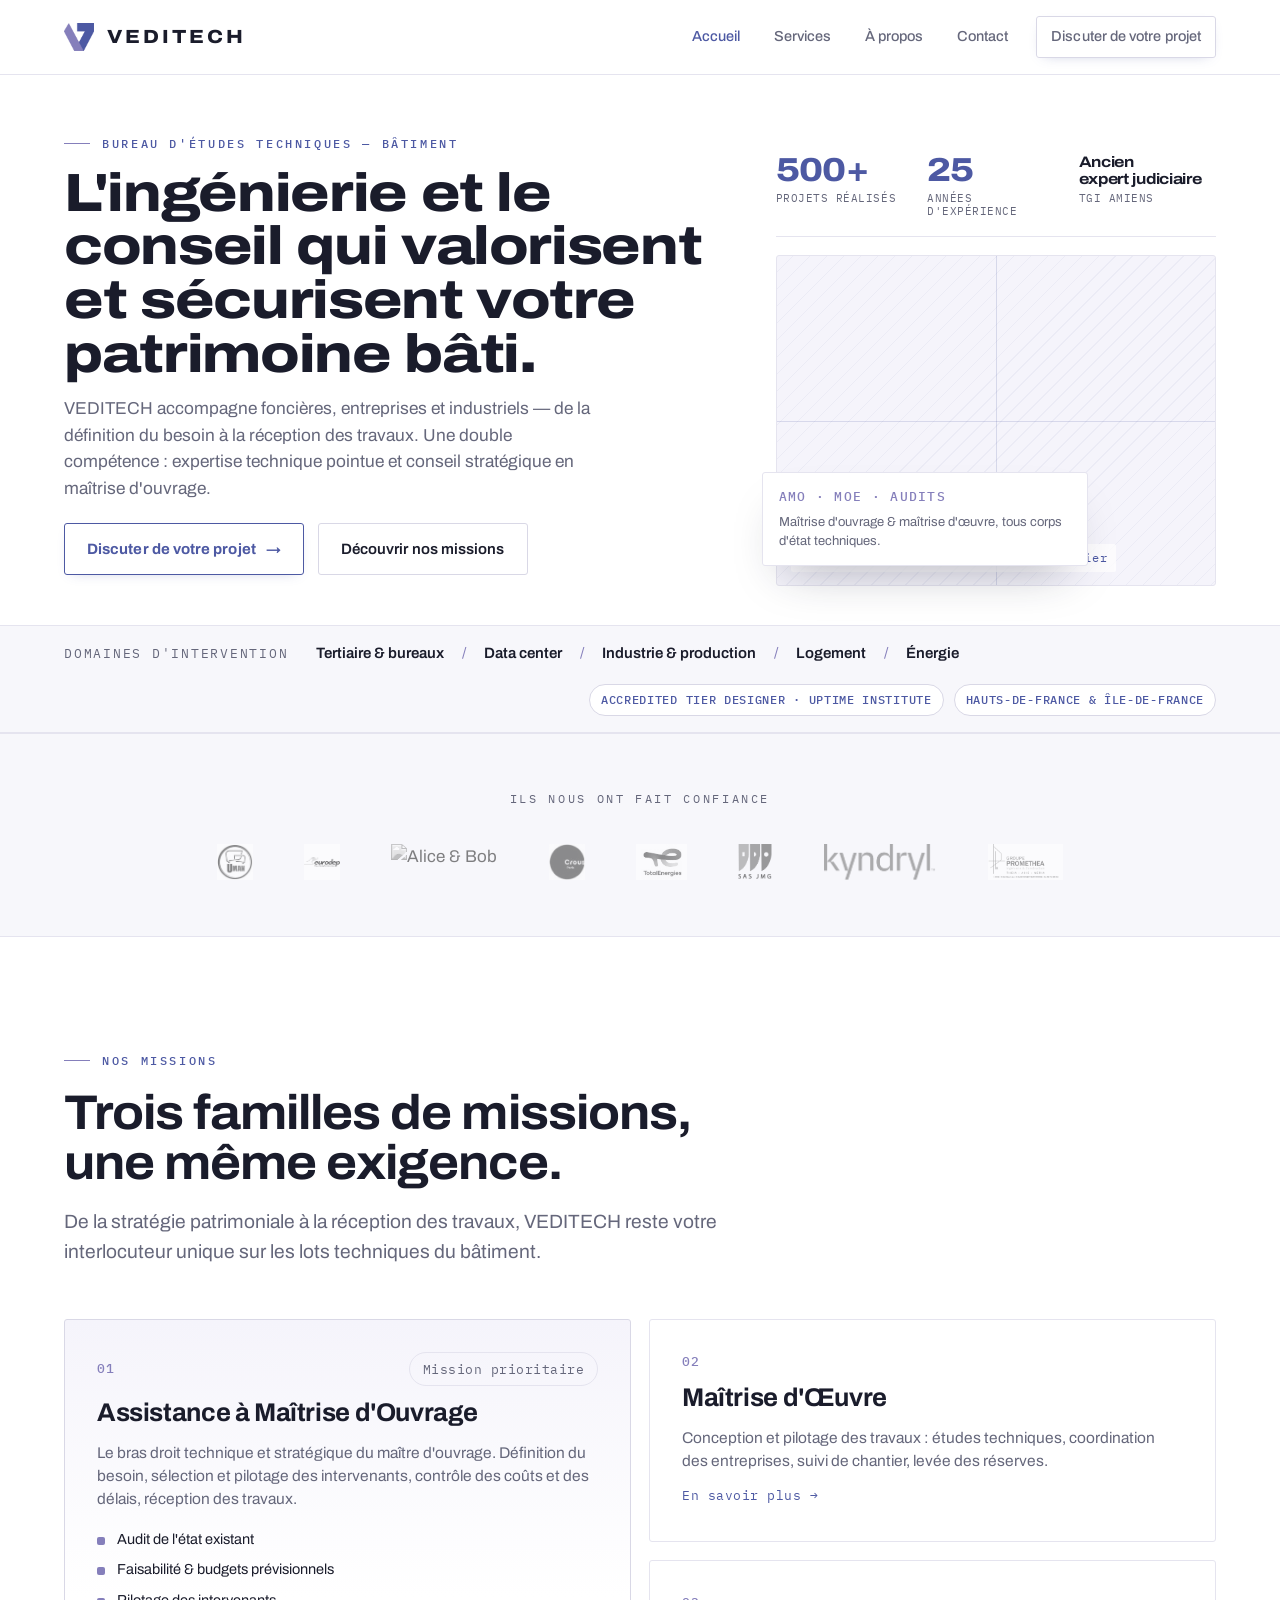
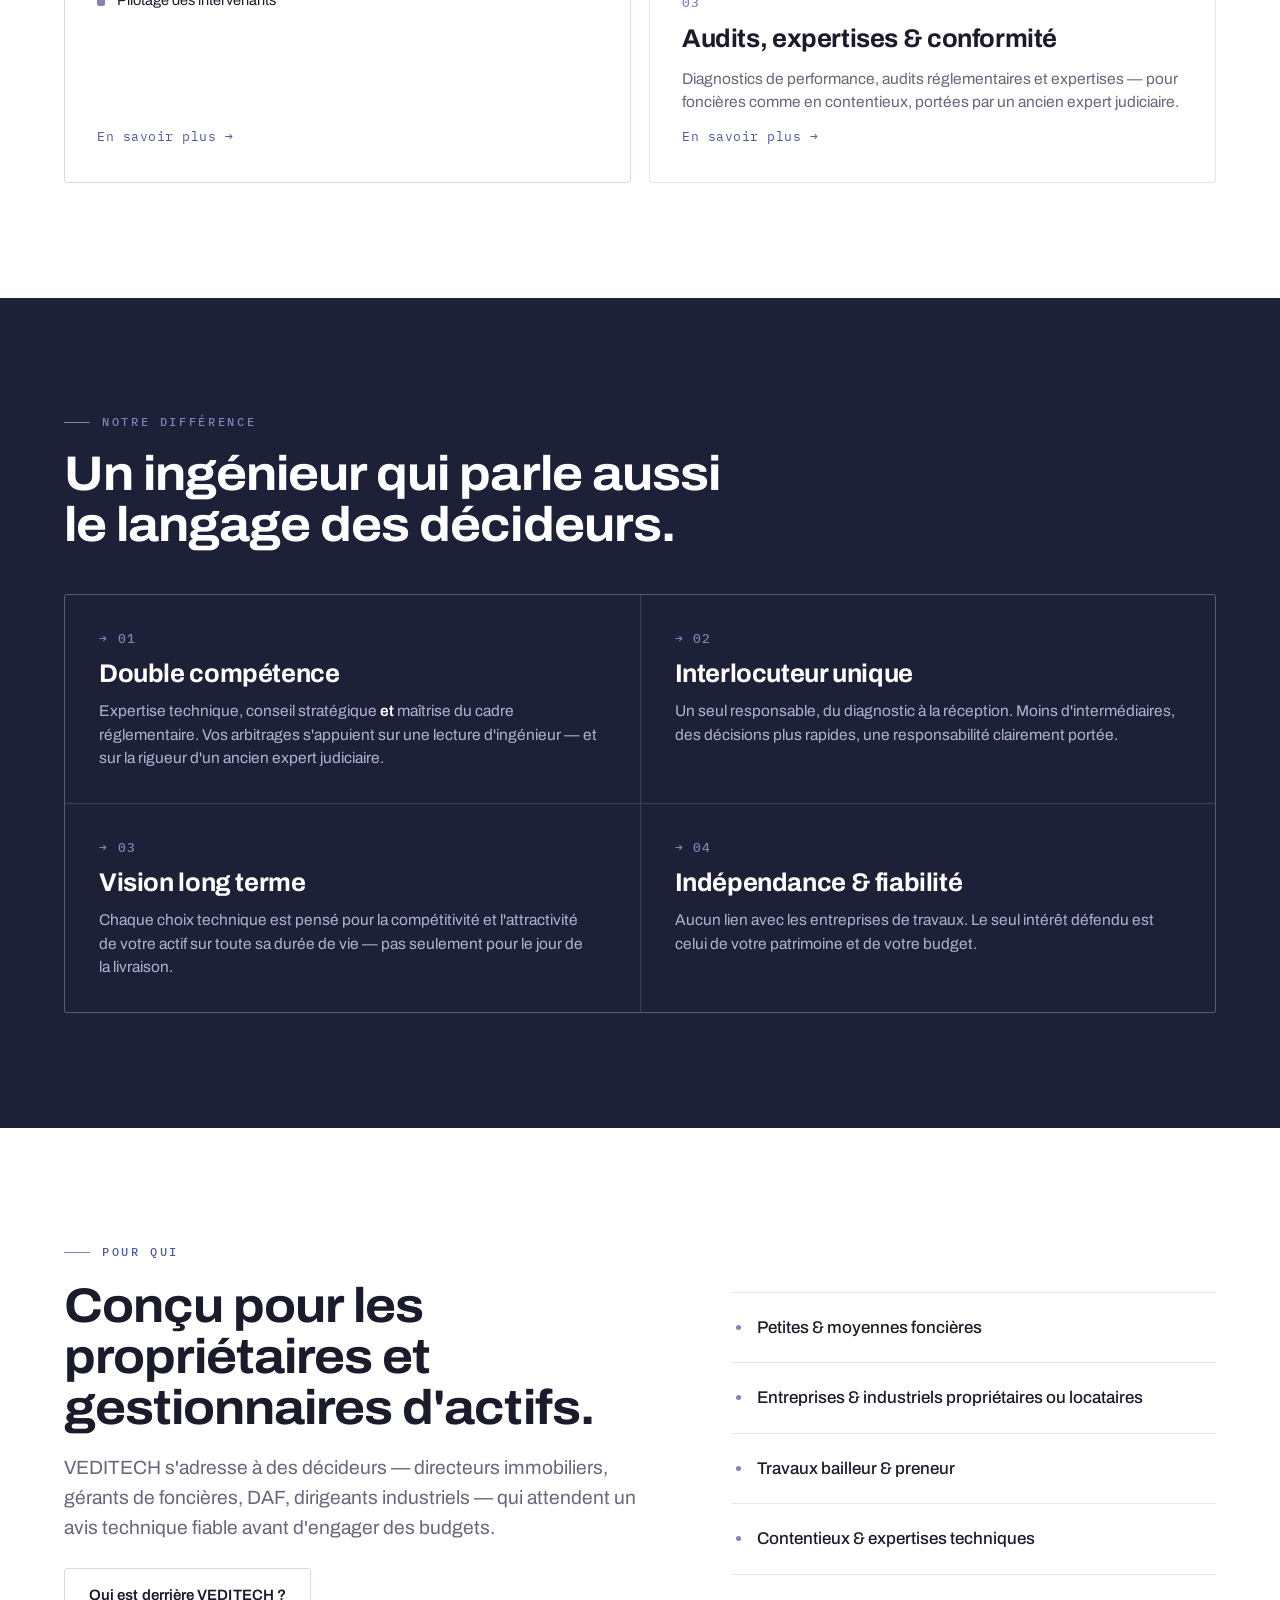
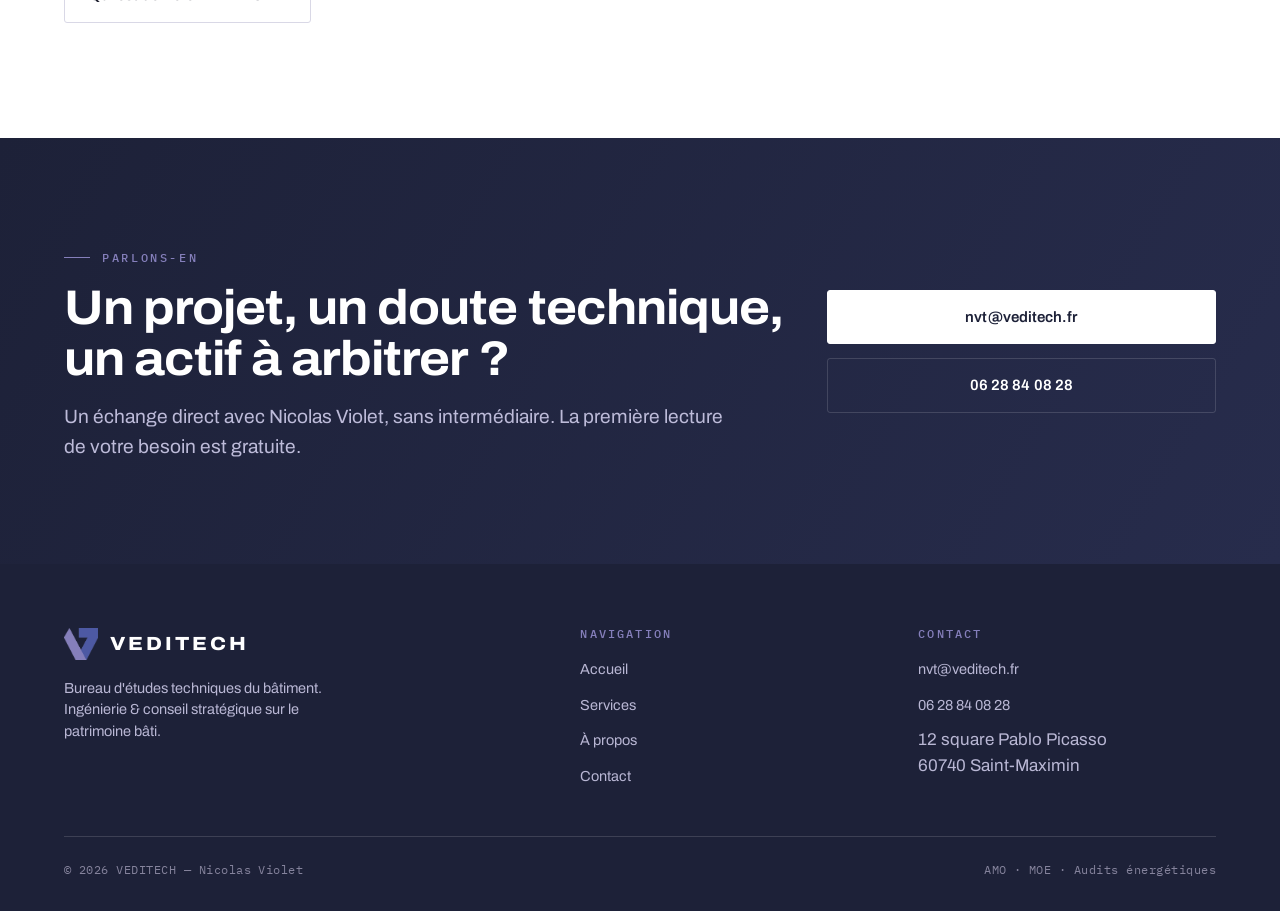
==== commit 33c94178: "Bandeau clients avec logos" ====
--- a/index.html
+++ b/index.html
@@ -13,6 +13,60 @@
 <link rel="preconnect" href="https://fonts.gstatic.com" crossorigin>
 <link href="https://fonts.googleapis.com/css2?family=Archivo:wdth,wght@75..125,400..800&family=IBM+Plex+Mono:wght@400;500;600&display=swap" rel="stylesheet">
 <link rel="stylesheet" href="assets/site.css">
+
+<!-- Schema.org JSON-LD : identité d'entreprise VEDITECH -->
+<script type="application/ld+json">
+{
+  "@context": "https://schema.org",
+  "@type": "ProfessionalService",
+  "@id": "https://veditech.fr/#organization",
+  "name": "VEDITECH",
+  "alternateName": "VEDITECH Bureau d'études techniques",
+  "description": "Bureau d'études techniques du bâtiment basé à Saint-Maximin (Oise). Assistance à maîtrise d'ouvrage (AMO), maîtrise d'œuvre (MOE), audits et expertises énergétiques pour foncières, entreprises et industriels.",
+  "url": "https://veditech.fr",
+  "logo": "https://veditech.fr/assets/veditech-mark.png",
+  "image": "https://veditech.fr/assets/veditech-mark.png",
+  "telephone": "+33628840828",
+  "email": "nvt@veditech.fr",
+  "priceRange": "Sur devis",
+  "foundingDate": "2018-04-06",
+  "founder": {
+    "@type": "Person",
+    "name": "Nicolas Violet"
+  },
+  "address": {
+    "@type": "PostalAddress",
+    "streetAddress": "12 Square Pablo Picasso",
+    "postalCode": "60740",
+    "addressLocality": "Saint-Maximin",
+    "addressRegion": "Hauts-de-France",
+    "addressCountry": "FR"
+  },
+  "areaServed": [
+    {"@type": "AdministrativeArea", "name": "Oise"},
+    {"@type": "AdministrativeArea", "name": "Hauts-de-France"},
+    {"@type": "AdministrativeArea", "name": "Île-de-France"}
+  ],
+  "identifier": [
+    {
+      "@type": "PropertyValue",
+      "propertyID": "SIREN",
+      "value": "838726370"
+    }
+  ],
+  "knowsAbout": [
+    "Assistance à maîtrise d'ouvrage (AMO)",
+    "Maîtrise d'œuvre (MOE)",
+    "Audit énergétique réglementaire",
+    "Expertise technique bâtiment",
+    "Performance énergétique des bâtiments tertiaires",
+    "Décret tertiaire / Éco Énergie Tertiaire"
+  ],
+  "sameAs": [
+    "https://www.societe.com/societe/veditech-838726370.html"
+  ]
+}
+</script>
 </head>
 <body>
 
@@ -88,6 +142,25 @@
       <li><span class="badge">Accredited Tier Designer · Uptime Institute</span></li>
       <li><span class="badge">Hauts-de-France &amp; Île-de-France</span></li>
     </ul>
+  </div>
+</section>
+
+<!-- ============ CLIENTS ============ -->
+<section class="clients">
+  <div class="wrap">
+    <div class="clients__head">
+      <p>Ils nous ont fait confiance</p>
+    </div>
+    <div class="clients__grid">
+      <div class="clients__item"><img src="assets/logos/UMAN GROUP.jpg" alt="Uman Group"></div>
+      <div class="clients__item"><img src="assets/logos/EURODEP.png" alt="Eurodep"></div>
+      <div class="clients__item"><img src="assets/logos/ALICE&BOB.png" alt="Alice &amp; Bob"></div>
+      <div class="clients__item"><img src="assets/logos/CROUS.jpg" alt="Crous Paris"></div>
+      <div class="clients__item"><img src="assets/logos/TOTAL.jpg" alt="Total"></div>
+      <div class="clients__item"><img src="assets/logos/JMG.png" alt="JMG SAS"></div>
+      <div class="clients__item"><img src="assets/logos/KYNDRYL.png" alt="Kyndryl"></div>
+      <div class="clients__item"><img src="assets/logos/PROMETHEA.png" alt="Groupe Promethea"></div>
+    </div>
   </div>
 </section>
 
--- a/assets/site.css
+++ b/assets/site.css
@@ -123,7 +123,8 @@
 }
 .nav__links a:hover{color:var(--ink);background:var(--paper-2)}
 .nav__links a.is-active{color:var(--indigo)}
-.nav__cta{margin-left:8px}
+.nav__cta{margin-left:8px;--bg:transparent;--fg:var(--ink);--bd:var(--line-2)}
+.nav__cta:hover{--bg:var(--paper-2);border-color:var(--indigo);color:var(--indigo)}
 .nav__burger{display:none;background:none;border:1px solid var(--line-2);border-radius:var(--r);width:42px;height:42px;cursor:pointer;align-items:center;justify-content:center}
 .nav__burger span{display:block;width:18px;height:1.5px;background:var(--ink);position:relative}
 .nav__burger span::before,.nav__burger span::after{content:"";position:absolute;left:0;width:18px;height:1.5px;background:var(--ink)}
@@ -160,6 +161,15 @@
 .grid{display:grid;gap:1px;background:var(--line)}
 .rule{height:1px;background:var(--line);border:0}
 .rule--dark{background:var(--line-dark)}
+
+/* ---------- clients strip ---------- */
+.clients{border-block:1px solid var(--line);background:var(--paper-2);padding-block:clamp(36px,5vw,56px)}
+.clients__head{text-align:center;margin-bottom:36px}
+.clients__head p{font-family:var(--mono);font-size:12px;letter-spacing:.22em;text-transform:uppercase;color:var(--muted)}
+.clients__grid{display:flex;flex-wrap:wrap;align-items:center;justify-content:center;gap:clamp(28px,4vw,56px)}
+.clients__item{display:flex;align-items:center;justify-content:center;filter:grayscale(1);opacity:.55;transition:.2s ease}
+.clients__item:hover{filter:grayscale(0);opacity:1}
+.clients__item img{height:36px;width:auto;max-width:120px;object-fit:contain}
 
 /* ---------- footer ---------- */
 .foot{background:var(--ink-navy);color:#c7c5dd;padding-block:64px 32px}
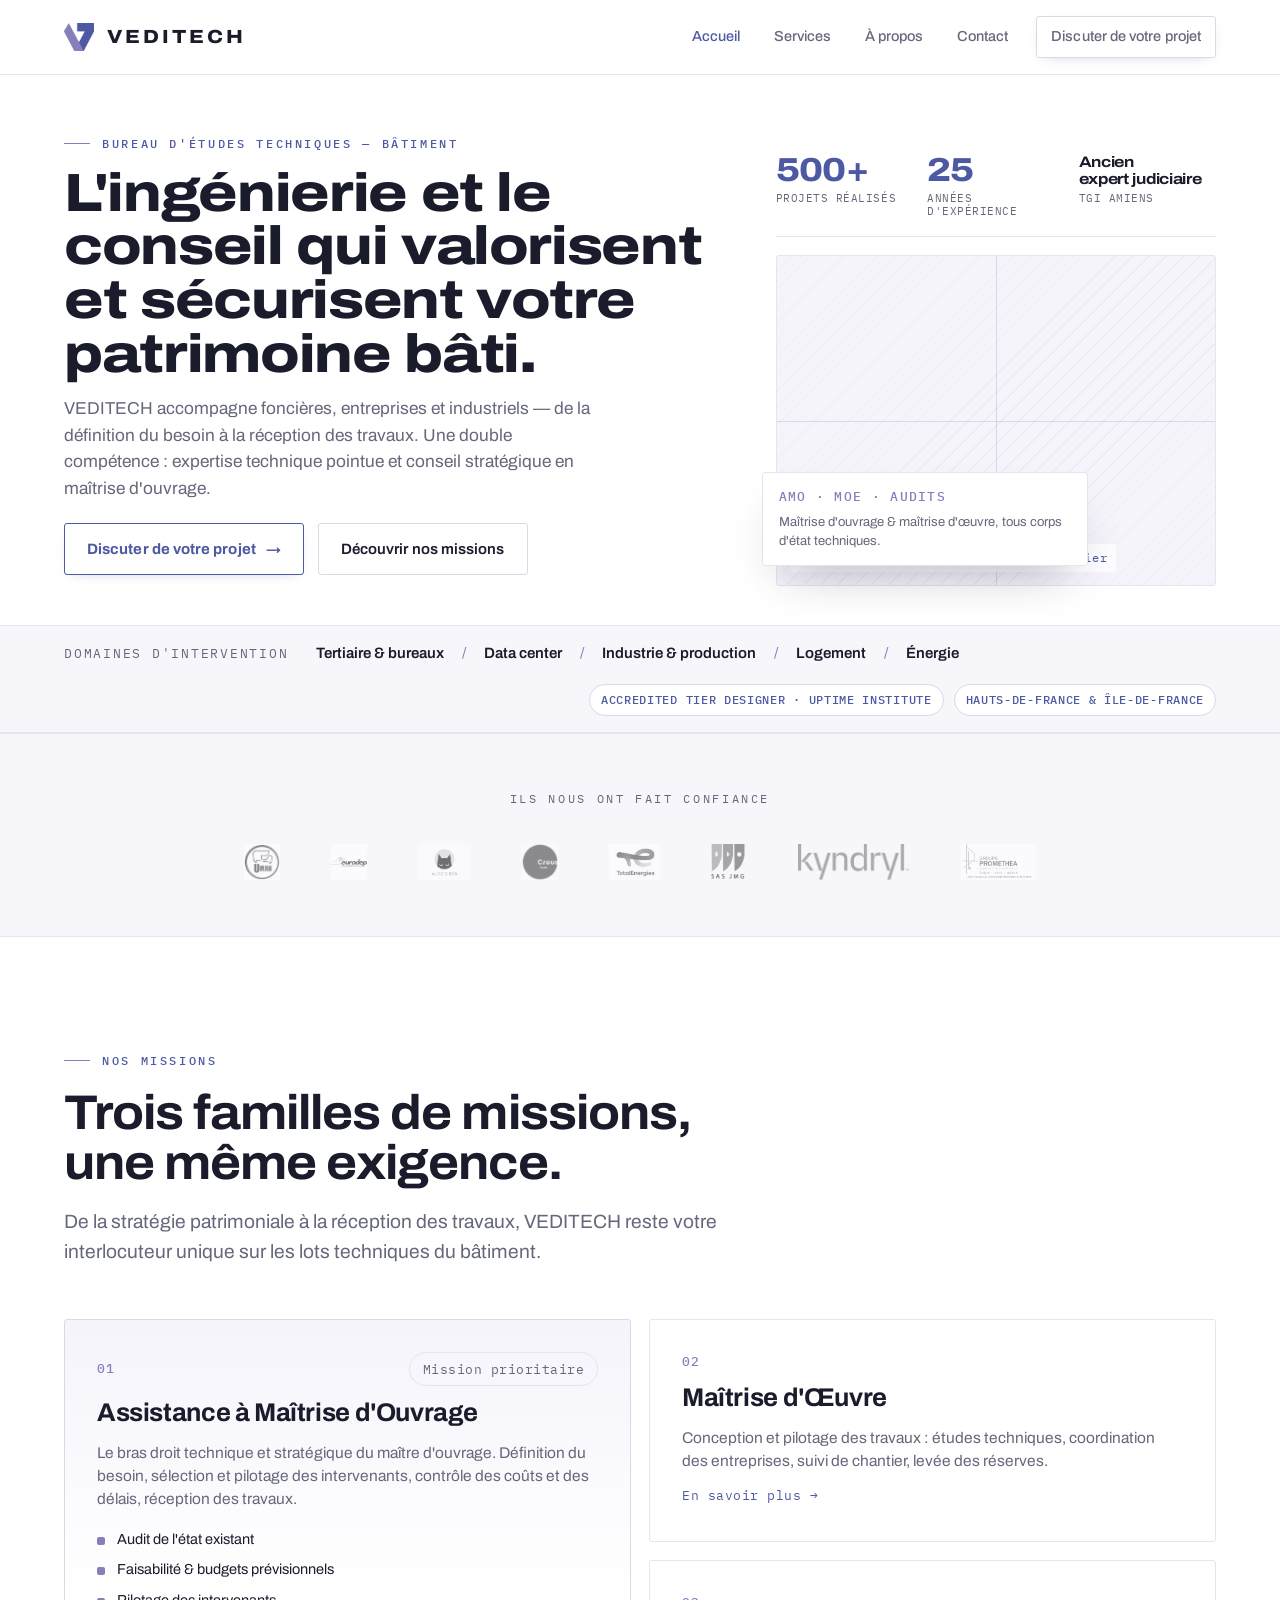
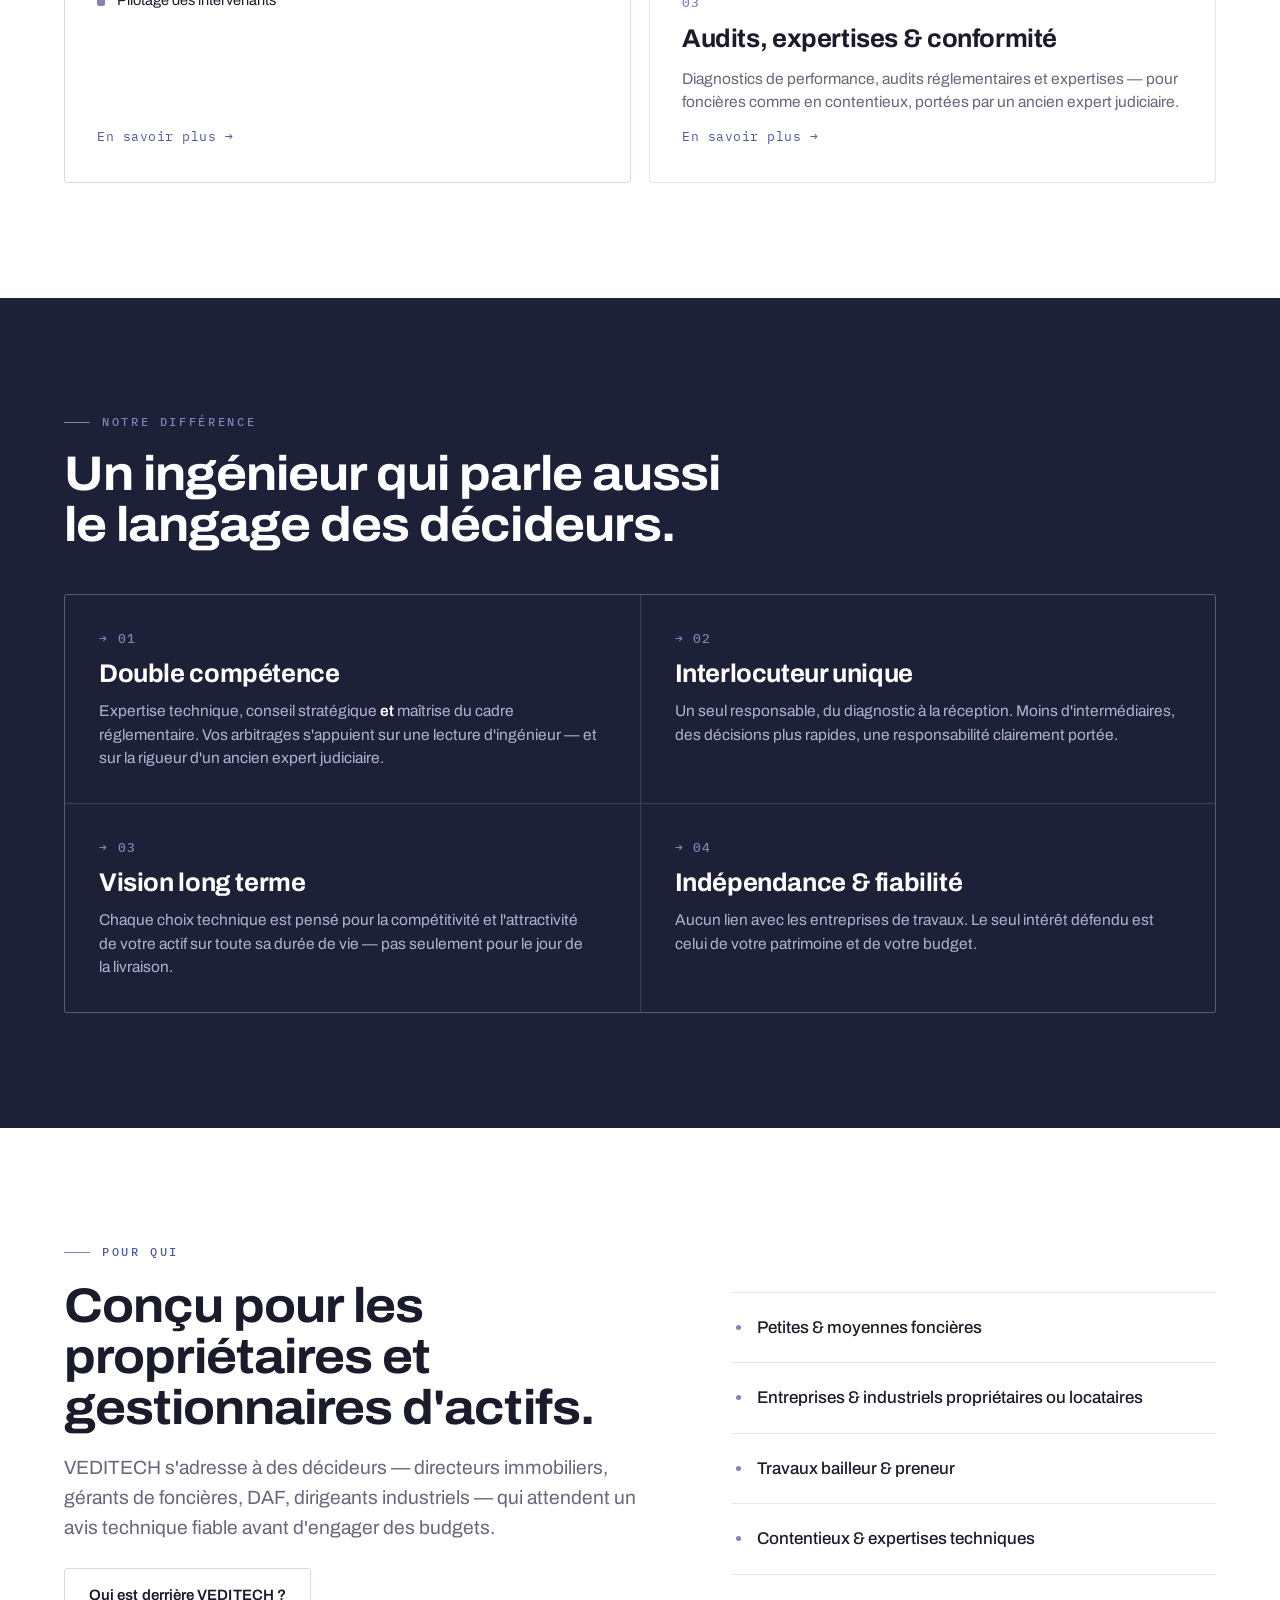
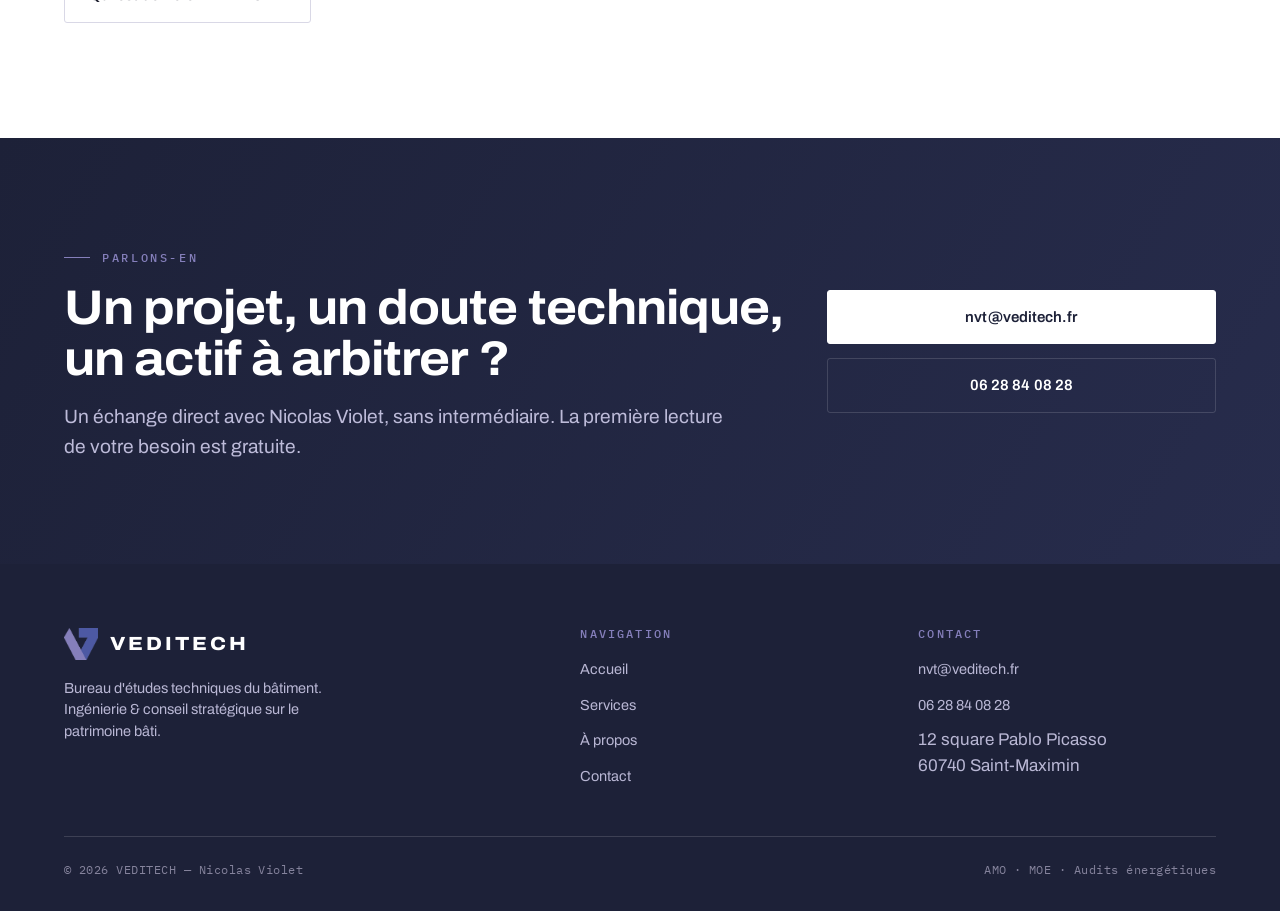
==== commit 1eb10d94: "Fix nom logo Alice & Bob" ====
--- a/index.html
+++ b/index.html
@@ -154,7 +154,7 @@
     <div class="clients__grid">
       <div class="clients__item"><img src="assets/logos/UMAN GROUP.jpg" alt="Uman Group"></div>
       <div class="clients__item"><img src="assets/logos/EURODEP.png" alt="Eurodep"></div>
-      <div class="clients__item"><img src="assets/logos/ALICE&BOB.png" alt="Alice &amp; Bob"></div>
+      <div class="clients__item"><img src="assets/logos/ALICE-BOB.png" alt="Alice &amp; Bob"></div>
       <div class="clients__item"><img src="assets/logos/CROUS.jpg" alt="Crous Paris"></div>
       <div class="clients__item"><img src="assets/logos/TOTAL.jpg" alt="Total"></div>
       <div class="clients__item"><img src="assets/logos/JMG.png" alt="JMG SAS"></div>
